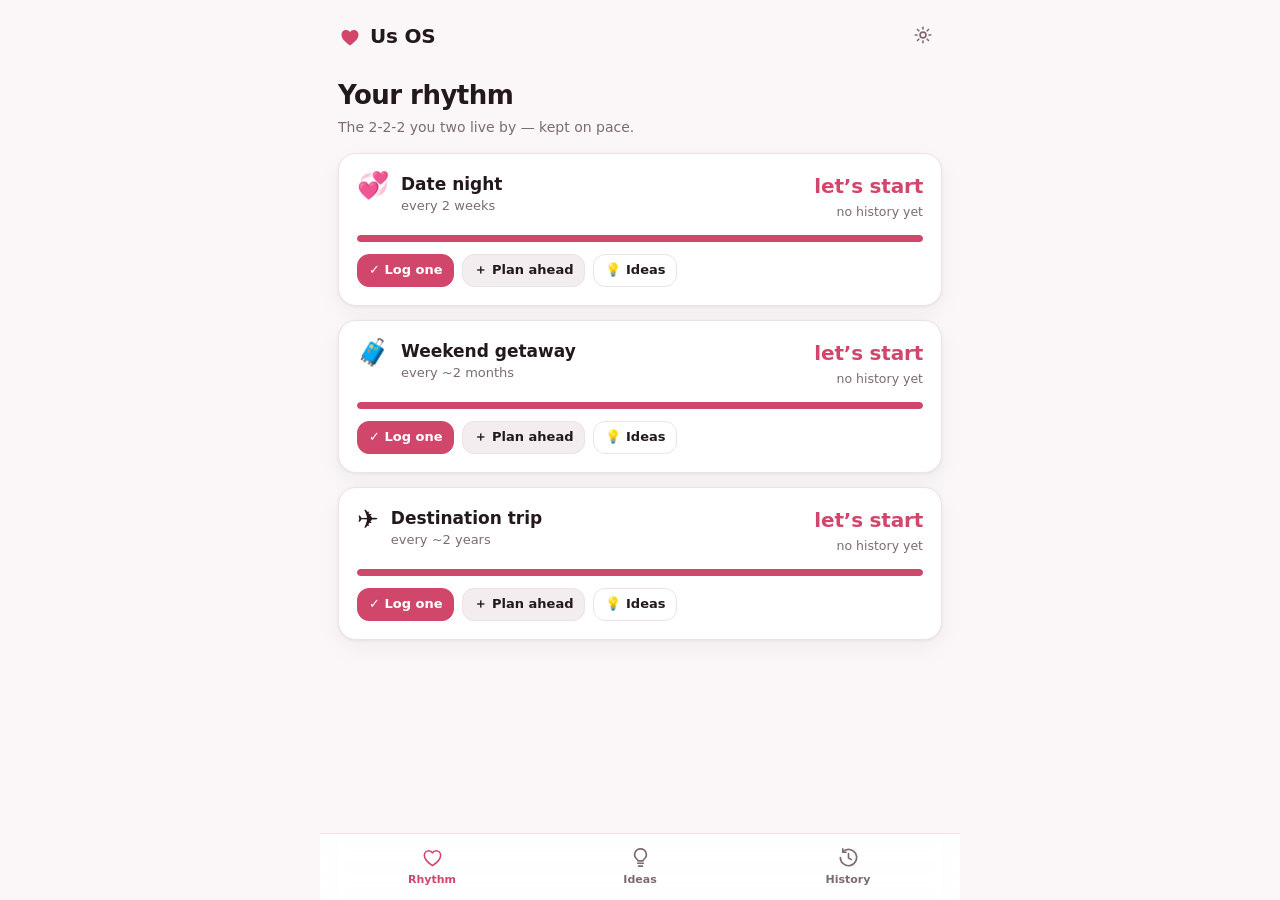
==== index.html @ 89c289d6 "Us OS v2: the 2-2-2 app — rhythm tracker, ideas, history, gist sync Chris & Kat's couples app: date " ====
<!DOCTYPE html>
<html lang="en" data-theme="light" data-accent="rose">
<head>
  <meta charset="UTF-8">
  <meta name="viewport" content="width=device-width, initial-scale=1, viewport-fit=cover">
  <meta name="theme-color" content="#fbf7f8">
  <title>Ortiz Us OS</title>
  <meta name="description" content="Chris & Kat's 2-2-2 app — date nights, getaways, and trips, kept on rhythm.">

  <link rel="manifest" href="./manifest.json">
  <link rel="icon" href="./icons/icon.svg" type="image/svg+xml">
  <link rel="apple-touch-icon" href="./icons/icon.svg">
  <link rel="stylesheet" href="./styles.css">
</head>
<body>
  <div class="app">
    <header class="topbar">
      <span class="wordmark">
        <svg class="mark" viewBox="0 0 24 24" aria-hidden="true"><path d="M12 20.5C7 17 3.5 13.8 3.5 9.8 3.5 7 5.6 5 8.2 5c1.7 0 3.1.9 3.8 2.2C12.7 5.9 14.1 5 15.8 5c2.6 0 4.7 2 4.7 4.8 0 4-3.5 7.2-8.5 10.7z"/></svg>
        Us&nbsp;OS
      </span>
      <button id="settings-btn" class="icon-btn" aria-label="Settings" title="Settings">
        <svg viewBox="0 0 24 24"><circle cx="12" cy="12" r="3.2"/><path d="M12 3.5v2M12 18.5v2M3.5 12h2M18.5 12h2M6 6l1.4 1.4M16.6 16.6 18 18M18 6l-1.4 1.4M7.4 16.6 6 18"/></svg>
      </button>
    </header>

    <main id="view"></main>

    <nav class="tabbar">
      <button class="tab active" data-tab="rhythm"><svg viewBox="0 0 24 24"><path d="M12 20.5C7 17 3.5 13.8 3.5 9.8 3.5 7 5.6 5 8.2 5c1.7 0 3.1.9 3.8 2.2C12.7 5.9 14.1 5 15.8 5c2.6 0 4.7 2 4.7 4.8 0 4-3.5 7.2-8.5 10.7z"/></svg><span>Rhythm</span></button>
      <button class="tab" data-tab="ideas"><svg viewBox="0 0 24 24"><path d="M9 18h6M10 21h4M12 3a6 6 0 0 1 3.5 10.9c-.6.5-.9 1-1 1.6H9.5c-.1-.6-.4-1.1-1-1.6A6 6 0 0 1 12 3z"/></svg><span>Ideas</span></button>
      <button class="tab" data-tab="history"><svg viewBox="0 0 24 24"><path d="M3.5 12a8.5 8.5 0 1 0 2.5-6"/><path d="M6 3v3.5H9.5"/><path d="M12 8v4.5l3 1.7"/></svg><span>History</span></button>
    </nav>
  </div>
  <script type="module" src="./app.js"></script>
</body>
</html>
---- styles.css ----
/* Us OS — warm, clean, a touch romantic. Light + dark, one accent (rose). */
* { box-sizing: border-box; }
:root {
  --bg: #fbf7f8; --surface: #ffffff; --surface-2: #f4edef;
  --text: #23191c; --text-2: #7d6b71; --line: #ece3e6;
  --accent: #d1476b; --accent-soft: #fbe6ec; --accent-ink: #a3204a;
  --good: #2e9e6b; --good-soft: #e3f5ec; --warn: #c98a12; --warn-soft: #fbf0d8;
  --shadow: 0 1px 3px rgba(40,20,28,0.06), 0 8px 24px rgba(40,20,28,0.05);
  --radius: 18px;
}
:root[data-theme="dark"] {
  --bg: #171013; --surface: #201519; --surface-2: #2b1d22;
  --text: #f3e9ec; --text-2: #b39aa2; --line: #33232a;
  --accent: #f2789a; --accent-soft: #3a1e28; --accent-ink: #f7a6bd;
  --good: #57c48d; --good-soft: #17322550; --warn: #e0b25a; --warn-soft: #3a2e1550;
  --shadow: 0 1px 3px rgba(0,0,0,0.3), 0 10px 30px rgba(0,0,0,0.35);
}
@media (prefers-color-scheme: dark) {
  :root:not([data-theme="light"]) {
    --bg: #171013; --surface: #201519; --surface-2: #2b1d22;
    --text: #f3e9ec; --text-2: #b39aa2; --line: #33232a;
    --accent: #f2789a; --accent-soft: #3a1e28; --accent-ink: #f7a6bd;
    --good: #57c48d; --good-soft: #17322550; --warn: #e0b25a; --warn-soft: #3a2e1550;
    --shadow: 0 1px 3px rgba(0,0,0,0.3), 0 10px 30px rgba(0,0,0,0.35);
  }
}

html, body { margin: 0; padding: 0; }
body {
  background: var(--bg); color: var(--text);
  font-family: -apple-system, BlinkMacSystemFont, "Segoe UI", system-ui, sans-serif;
  -webkit-font-smoothing: antialiased; line-height: 1.45;
}
.app { max-width: 640px; margin: 0 auto; min-height: 100vh; display: flex; flex-direction: column; }

/* topbar */
.topbar { display: flex; align-items: center; justify-content: space-between; padding: 16px 18px 6px; }
.wordmark { display: inline-flex; align-items: center; gap: 8px; font-weight: 800; font-size: 20px; letter-spacing: -0.01em; }
.wordmark .mark { width: 24px; height: 24px; fill: var(--accent); }
.icon-btn { background: none; border: 0; color: var(--text-2); padding: 8px; border-radius: 12px; cursor: pointer; }
.icon-btn svg { width: 22px; height: 22px; fill: none; stroke: currentColor; stroke-width: 1.8; stroke-linecap: round; stroke-linejoin: round; }
.icon-btn:hover { color: var(--accent); background: var(--surface-2); }

main { flex: 1; padding: 8px 18px 96px; }

/* headings */
h1 { font-size: 26px; margin: 6px 0 2px; letter-spacing: -0.02em; }
.sub { color: var(--text-2); font-size: 14px; margin: 0 0 16px; }
h2 { font-size: 15px; text-transform: uppercase; letter-spacing: 0.06em; color: var(--text-2); margin: 22px 0 10px; }

/* cadence cards */
.card { background: var(--surface); border: 1px solid var(--line); border-radius: var(--radius); box-shadow: var(--shadow); padding: 18px; margin-bottom: 14px; }
.card-top { display: flex; align-items: flex-start; gap: 12px; }
.card-emoji { font-size: 26px; line-height: 1; }
.card-title { font-weight: 700; font-size: 17px; }
.card-cadence { color: var(--text-2); font-size: 13px; }
.card-right { margin-left: auto; text-align: right; }
.countdown { font-weight: 800; font-size: 20px; letter-spacing: -0.01em; }
.countdown.due { color: var(--accent); }
.countdown.ok { color: var(--good); }
.card-meta { color: var(--text-2); font-size: 12.5px; margin-top: 2px; }
.bar { height: 7px; border-radius: 999px; background: var(--surface-2); margin: 14px 0 12px; overflow: hidden; }
.bar > span { display: block; height: 100%; border-radius: 999px; background: var(--accent); transition: width .3s; }
.bar.over > span { background: var(--warn); }
.card-actions { display: flex; gap: 8px; flex-wrap: wrap; }

/* buttons */
.btn { font: inherit; font-weight: 600; font-size: 14px; border-radius: 12px; padding: 9px 14px; border: 1px solid var(--line); background: var(--surface-2); color: var(--text); cursor: pointer; }
.btn:hover { border-color: var(--accent); }
.btn-primary { background: var(--accent); color: #fff; border-color: var(--accent); }
.btn-primary:hover { filter: brightness(1.05); }
.btn-ghost { background: none; }
.btn-sm { padding: 6px 11px; font-size: 13px; }
.btn-danger { color: #fff; background: #c23b52; border-color: #c23b52; }
.btn:disabled { opacity: .5; cursor: default; }

/* pills / chips */
.chip { display: inline-flex; align-items: center; gap: 5px; font-size: 12px; font-weight: 600; padding: 3px 10px; border-radius: 999px; background: var(--surface-2); color: var(--text-2); }
.chip.love { background: var(--accent-soft); color: var(--accent-ink); }

/* segmented filter */
.seg { display: inline-flex; background: var(--surface-2); border-radius: 12px; padding: 3px; gap: 3px; margin-bottom: 14px; flex-wrap: wrap; }
.seg button { border: 0; background: none; font: inherit; font-weight: 600; font-size: 13px; color: var(--text-2); padding: 7px 12px; border-radius: 9px; cursor: pointer; }
.seg button.active { background: var(--surface); color: var(--text); box-shadow: var(--shadow); }

/* idea + history rows */
.row { display: flex; align-items: center; gap: 10px; background: var(--surface); border: 1px solid var(--line); border-radius: 14px; padding: 12px 14px; margin-bottom: 8px; box-shadow: var(--shadow); }
.row .r-emoji { font-size: 18px; }
.row .r-main { flex: 1; min-width: 0; }
.row .r-title { font-weight: 600; }
.row .r-meta { color: var(--text-2); font-size: 12.5px; }
.row .r-actions { display: flex; gap: 6px; }
.row.done .r-title { text-decoration: line-through; color: var(--text-2); }

/* add box */
.addbox { display: flex; gap: 8px; margin-bottom: 16px; }
.input { font: inherit; width: 100%; padding: 11px 13px; border-radius: 12px; border: 1px solid var(--line); background: var(--surface); color: var(--text); }
.input:focus { outline: none; border-color: var(--accent); }
textarea.input { resize: vertical; min-height: 60px; }
.field-label { display: block; font-size: 12px; font-weight: 700; text-transform: uppercase; letter-spacing: 0.05em; color: var(--text-2); margin: 12px 0 5px; }

.empty { text-align: center; color: var(--text-2); padding: 34px 16px; }
.muted { color: var(--text-2); }
.small { font-size: 13px; }
.center { text-align: center; }

/* tabbar */
.tabbar { position: sticky; bottom: 0; display: flex; background: color-mix(in srgb, var(--surface) 88%, transparent); backdrop-filter: blur(12px); border-top: 1px solid var(--line); padding: 6px 8px calc(6px + env(safe-area-inset-bottom)); }
.tab { flex: 1; display: flex; flex-direction: column; align-items: center; gap: 3px; background: none; border: 0; color: var(--text-2); font: inherit; font-size: 11px; font-weight: 600; padding: 6px 0; cursor: pointer; }
.tab svg { width: 23px; height: 23px; fill: none; stroke: currentColor; stroke-width: 1.7; stroke-linecap: round; stroke-linejoin: round; }
.tab.active { color: var(--accent); }

/* modal */
.scrim { position: fixed; inset: 0; background: rgba(20,10,14,0.4); display: flex; align-items: flex-end; justify-content: center; z-index: 40; }
.sheet { background: var(--surface); width: 100%; max-width: 640px; border-radius: 22px 22px 0 0; padding: 20px 18px calc(20px + env(safe-area-inset-bottom)); box-shadow: var(--shadow); max-height: 88vh; overflow: auto; }
.sheet h3 { margin: 0 0 12px; font-size: 19px; }
.sheet-actions { display: flex; gap: 8px; margin-top: 18px; }
.sheet-actions .btn { flex: 1; }
.rating { display: inline-flex; gap: 4px; }
.rating button { background: none; border: 0; font-size: 24px; cursor: pointer; filter: grayscale(1) opacity(.4); padding: 0; }
.rating button.on { filter: none; }

.toast { position: fixed; left: 50%; bottom: 92px; transform: translateX(-50%); background: var(--text); color: var(--bg); padding: 10px 16px; border-radius: 999px; font-size: 14px; font-weight: 600; z-index: 60; box-shadow: var(--shadow); }

.spinner { width: 20px; height: 20px; border: 2.5px solid var(--surface-2); border-top-color: var(--accent); border-radius: 50%; animation: spin 0.7s linear infinite; display: inline-block; vertical-align: middle; }
@keyframes spin { to { transform: rotate(360deg); } }
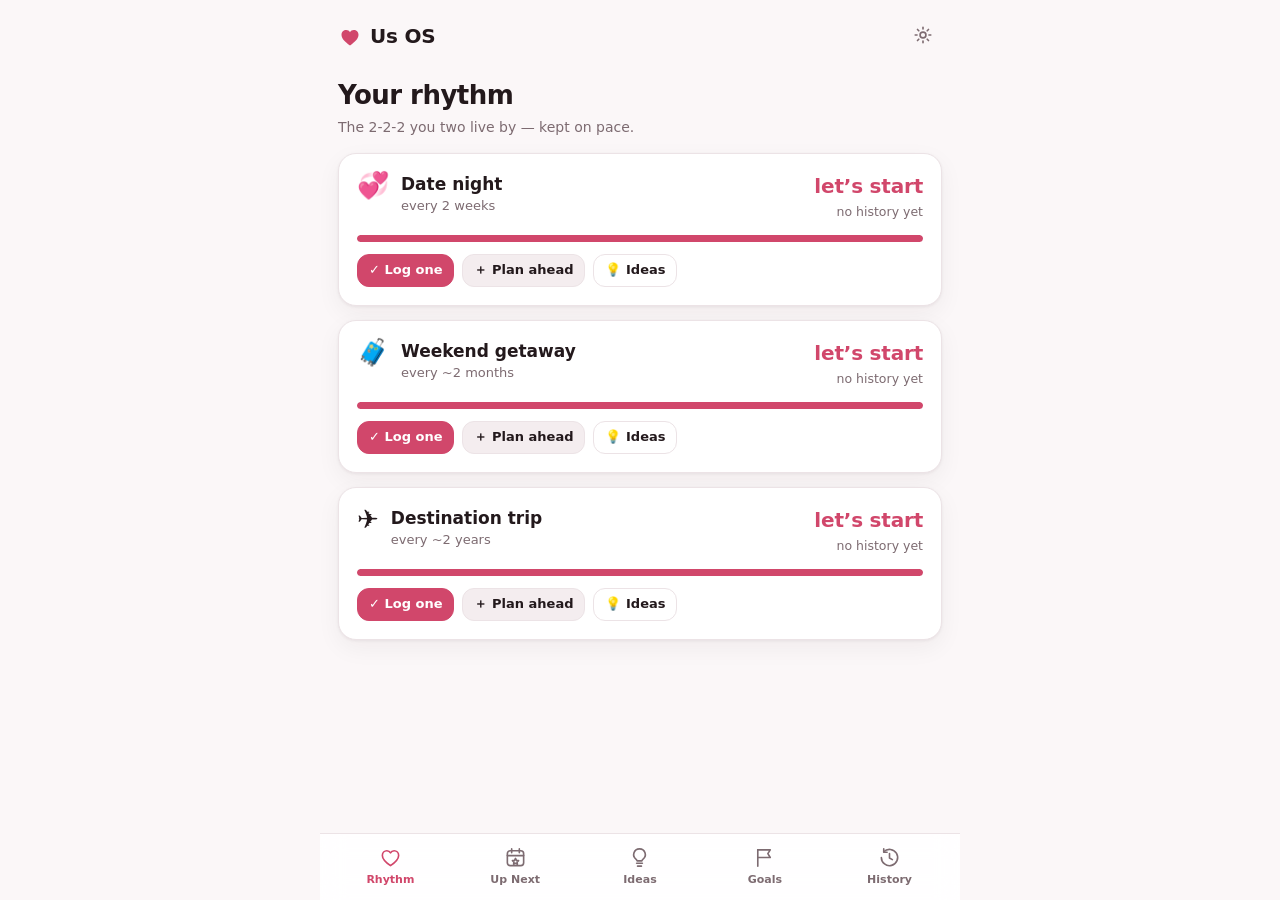
==== commit 4c0ee2b1: "Add Up Next + Couple's Goals tabs, 5-heart ratings, private filter, docs - Up Next tab: planned entr" ====
--- a/index.html
+++ b/index.html
@@ -28,7 +28,9 @@
 
     <nav class="tabbar">
       <button class="tab active" data-tab="rhythm"><svg viewBox="0 0 24 24"><path d="M12 20.5C7 17 3.5 13.8 3.5 9.8 3.5 7 5.6 5 8.2 5c1.7 0 3.1.9 3.8 2.2C12.7 5.9 14.1 5 15.8 5c2.6 0 4.7 2 4.7 4.8 0 4-3.5 7.2-8.5 10.7z"/></svg><span>Rhythm</span></button>
+      <button class="tab" data-tab="upnext"><svg viewBox="0 0 24 24"><rect x="3.5" y="5" width="17" height="15.5" rx="3"/><path d="M8 3v4M16 3v4M3.5 10h17"/><path d="M12 13l1 2 2.2.3-1.6 1.5.4 2.2-2-1-2 1 .4-2.2-1.6-1.5L11 15z"/></svg><span>Up Next</span></button>
       <button class="tab" data-tab="ideas"><svg viewBox="0 0 24 24"><path d="M9 18h6M10 21h4M12 3a6 6 0 0 1 3.5 10.9c-.6.5-.9 1-1 1.6H9.5c-.1-.6-.4-1.1-1-1.6A6 6 0 0 1 12 3z"/></svg><span>Ideas</span></button>
+      <button class="tab" data-tab="goals"><svg viewBox="0 0 24 24"><path d="M5 21V4"/><path d="M5 4h13l-2.5 4L18 12H5"/></svg><span>Goals</span></button>
       <button class="tab" data-tab="history"><svg viewBox="0 0 24 24"><path d="M3.5 12a8.5 8.5 0 1 0 2.5-6"/><path d="M6 3v3.5H9.5"/><path d="M12 8v4.5l3 1.7"/></svg><span>History</span></button>
     </nav>
   </div>
--- a/styles.css
+++ b/styles.css
@@ -120,6 +120,14 @@
 .rating button { background: none; border: 0; font-size: 24px; cursor: pointer; filter: grayscale(1) opacity(.4); padding: 0; }
 .rating button.on { filter: none; }
 
+/* couple's goals — passes */
+.pass-head { display: flex; align-items: center; justify-content: space-between; font-weight: 700; font-size: 14px; margin: 16px 0 8px; }
+.tickets { display: grid; grid-template-columns: repeat(auto-fill, minmax(64px, 1fr)); gap: 8px; }
+.ticket { position: relative; display: flex; flex-direction: column; align-items: center; gap: 2px; font: inherit; padding: 10px 4px 8px; min-height: 44px; border-radius: 12px; border: 1.5px dashed var(--accent); background: var(--accent-soft); color: var(--accent-ink); cursor: pointer; }
+.ticket .t-emoji { font-size: 20px; line-height: 1; }
+.ticket .t-n { font-size: 12px; font-weight: 800; }
+.ticket.used { border-style: solid; border-color: var(--line); background: var(--surface-2); color: var(--text-2); filter: grayscale(1) opacity(.65); }
+
 .toast { position: fixed; left: 50%; bottom: 92px; transform: translateX(-50%); background: var(--text); color: var(--bg); padding: 10px 16px; border-radius: 999px; font-size: 14px; font-weight: 600; z-index: 60; box-shadow: var(--shadow); }
 
 .spinner { width: 20px; height: 20px; border: 2.5px solid var(--surface-2); border-top-color: var(--accent); border-radius: 50%; animation: spin 0.7s linear infinite; display: inline-block; vertical-align: middle; }
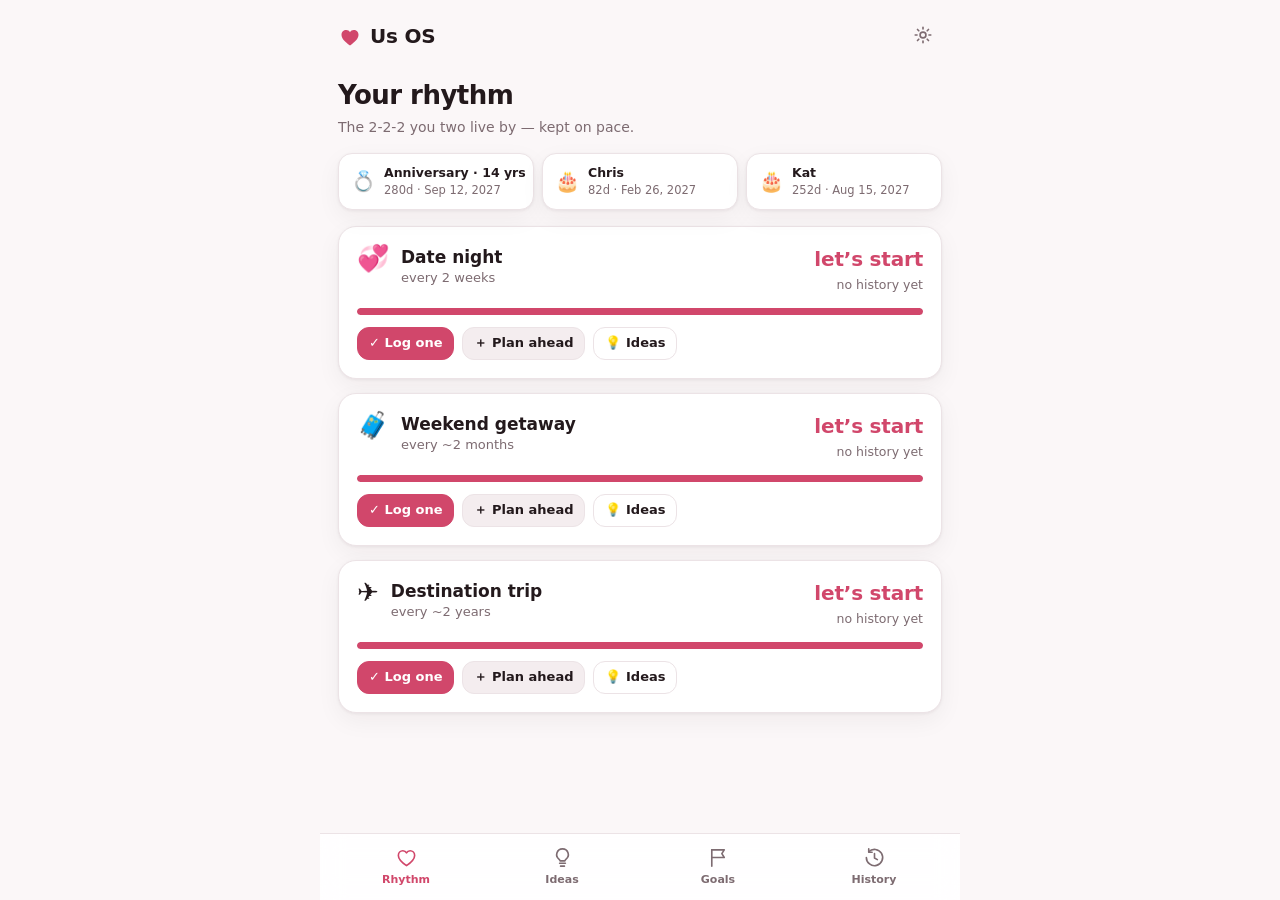
==== commit 7d7b32fb: "Merge Up Next into Rhythm; bingo easter egg, editing, memories, curated picks - Rhythm: special-date" ====
--- a/index.html
+++ b/index.html
@@ -28,7 +28,6 @@
 
     <nav class="tabbar">
       <button class="tab active" data-tab="rhythm"><svg viewBox="0 0 24 24"><path d="M12 20.5C7 17 3.5 13.8 3.5 9.8 3.5 7 5.6 5 8.2 5c1.7 0 3.1.9 3.8 2.2C12.7 5.9 14.1 5 15.8 5c2.6 0 4.7 2 4.7 4.8 0 4-3.5 7.2-8.5 10.7z"/></svg><span>Rhythm</span></button>
-      <button class="tab" data-tab="upnext"><svg viewBox="0 0 24 24"><rect x="3.5" y="5" width="17" height="15.5" rx="3"/><path d="M8 3v4M16 3v4M3.5 10h17"/><path d="M12 13l1 2 2.2.3-1.6 1.5.4 2.2-2-1-2 1 .4-2.2-1.6-1.5L11 15z"/></svg><span>Up Next</span></button>
       <button class="tab" data-tab="ideas"><svg viewBox="0 0 24 24"><path d="M9 18h6M10 21h4M12 3a6 6 0 0 1 3.5 10.9c-.6.5-.9 1-1 1.6H9.5c-.1-.6-.4-1.1-1-1.6A6 6 0 0 1 12 3z"/></svg><span>Ideas</span></button>
       <button class="tab" data-tab="goals"><svg viewBox="0 0 24 24"><path d="M5 21V4"/><path d="M5 4h13l-2.5 4L18 12H5"/></svg><span>Goals</span></button>
       <button class="tab" data-tab="history"><svg viewBox="0 0 24 24"><path d="M3.5 12a8.5 8.5 0 1 0 2.5-6"/><path d="M6 3v3.5H9.5"/><path d="M12 8v4.5l3 1.7"/></svg><span>History</span></button>
--- a/styles.css
+++ b/styles.css
@@ -120,6 +120,23 @@
 .rating button { background: none; border: 0; font-size: 24px; cursor: pointer; filter: grayscale(1) opacity(.4); padding: 0; }
 .rating button.on { filter: none; }
 
+/* special dates */
+.special { display: flex; gap: 8px; margin-bottom: 16px; }
+.special-chip { flex: 1; display: flex; align-items: center; gap: 8px; background: var(--surface); border: 1px solid var(--line); border-radius: 14px; padding: 10px 12px; box-shadow: var(--shadow); min-width: 0; }
+.special-chip .s-emoji { font-size: 20px; }
+.special-chip .s-label { font-weight: 700; font-size: 12.5px; white-space: nowrap; overflow: hidden; text-overflow: ellipsis; }
+.special-chip .s-count { color: var(--text-2); font-size: 11.5px; white-space: nowrap; }
+
+/* curated picks */
+.row.rec { cursor: pointer; }
+.row.rec:hover { border-color: var(--accent); }
+
+/* 💗 bingo */
+.bingo { display: grid; grid-template-columns: repeat(5, 1fr); gap: 6px; }
+.bcell { font: inherit; font-size: 10px; font-weight: 600; line-height: 1.25; padding: 6px 4px; min-height: 64px; border-radius: 10px; border: 1px solid var(--line); background: var(--surface); color: var(--text); cursor: pointer; word-break: break-word; }
+.bcell.done { background: var(--accent-soft); border-color: var(--accent); color: var(--accent-ink); text-decoration: line-through; }
+.bcell.win { background: var(--accent); border-color: var(--accent); color: #fff; text-decoration: none; }
+
 /* couple's goals — passes */
 .pass-head { display: flex; align-items: center; justify-content: space-between; font-weight: 700; font-size: 14px; margin: 16px 0 8px; }
 .tickets { display: grid; grid-template-columns: repeat(auto-fill, minmax(64px, 1fr)); gap: 8px; }
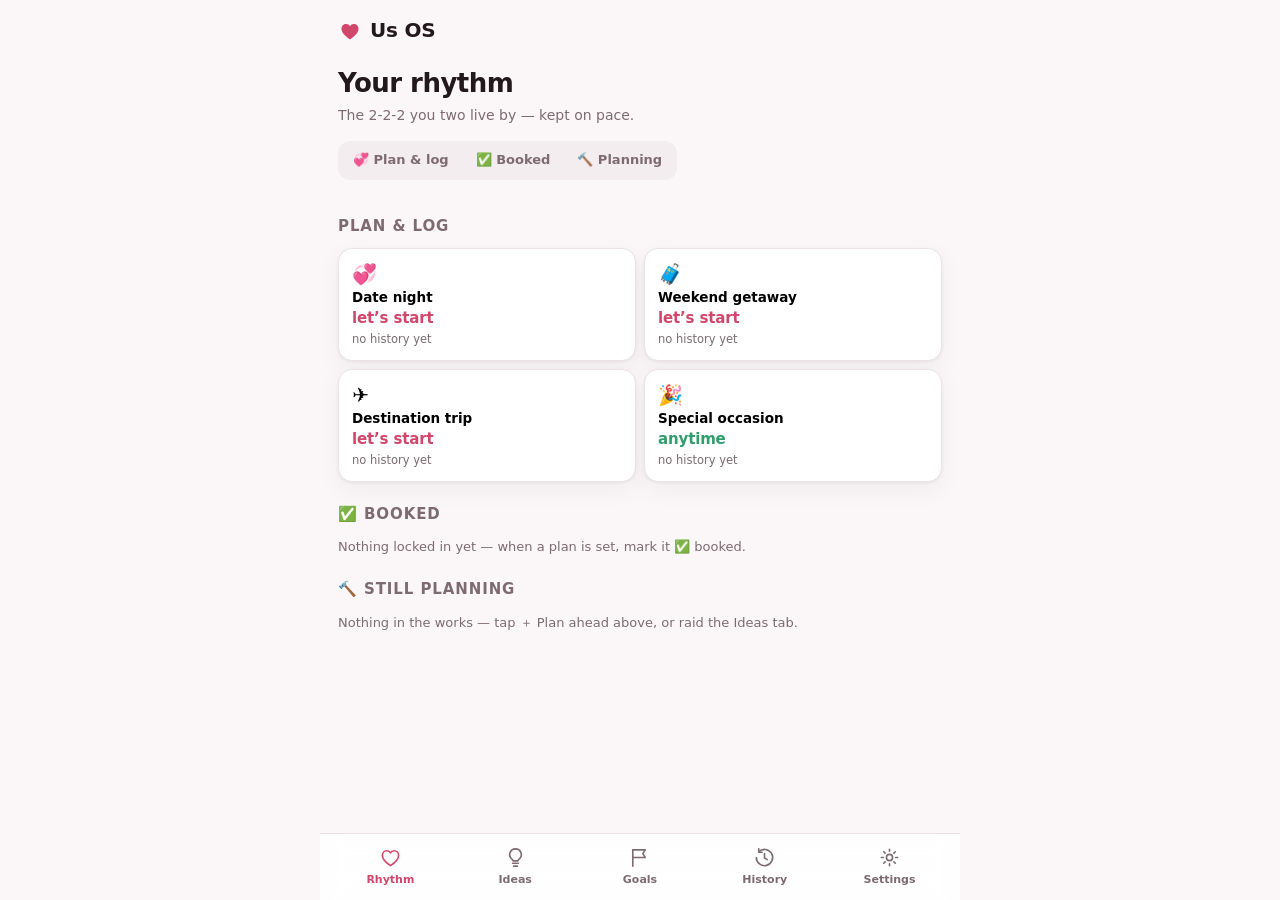
==== commit 73c6bc5b: "Settings tab, 🎁 private stashes on special dates, lookup links Settings moves from the top-right gea" ====
--- a/index.html
+++ b/index.html
@@ -19,9 +19,6 @@
         <svg class="mark" viewBox="0 0 24 24" aria-hidden="true"><path d="M12 20.5C7 17 3.5 13.8 3.5 9.8 3.5 7 5.6 5 8.2 5c1.7 0 3.1.9 3.8 2.2C12.7 5.9 14.1 5 15.8 5c2.6 0 4.7 2 4.7 4.8 0 4-3.5 7.2-8.5 10.7z"/></svg>
         Us&nbsp;OS
       </span>
-      <button id="settings-btn" class="icon-btn" aria-label="Settings" title="Settings">
-        <svg viewBox="0 0 24 24"><circle cx="12" cy="12" r="3.2"/><path d="M12 3.5v2M12 18.5v2M3.5 12h2M18.5 12h2M6 6l1.4 1.4M16.6 16.6 18 18M18 6l-1.4 1.4M7.4 16.6 6 18"/></svg>
-      </button>
     </header>
 
     <main id="view"></main>
@@ -31,6 +28,7 @@
       <button class="tab" data-tab="ideas"><svg viewBox="0 0 24 24"><path d="M9 18h6M10 21h4M12 3a6 6 0 0 1 3.5 10.9c-.6.5-.9 1-1 1.6H9.5c-.1-.6-.4-1.1-1-1.6A6 6 0 0 1 12 3z"/></svg><span>Ideas</span></button>
       <button class="tab" data-tab="goals"><svg viewBox="0 0 24 24"><path d="M5 21V4"/><path d="M5 4h13l-2.5 4L18 12H5"/></svg><span>Goals</span></button>
       <button class="tab" data-tab="history"><svg viewBox="0 0 24 24"><path d="M3.5 12a8.5 8.5 0 1 0 2.5-6"/><path d="M6 3v3.5H9.5"/><path d="M12 8v4.5l3 1.7"/></svg><span>History</span></button>
+      <button class="tab" data-tab="settings"><svg viewBox="0 0 24 24"><circle cx="12" cy="12" r="3.2"/><path d="M12 3.5v2M12 18.5v2M3.5 12h2M18.5 12h2M6 6l1.4 1.4M16.6 16.6 18 18M18 6l-1.4 1.4M7.4 16.6 6 18"/></svg><span>Settings</span></button>
     </nav>
   </div>
   <script type="module" src="./app.js"></script>
--- a/styles.css
+++ b/styles.css
@@ -5,6 +5,8 @@
   --text: #23191c; --text-2: #7d6b71; --line: #ece3e6;
   --accent: #d1476b; --accent-soft: #fbe6ec; --accent-ink: #a3204a;
   --good: #2e9e6b; --good-soft: #e3f5ec; --warn: #c98a12; --warn-soft: #fbf0d8;
+  --chris: #3f74c9; --chris-soft: #e8f0fc; --chris-ink: #24519b;
+  --kat: #8a54c0; --kat-soft: #f2e9fb; --kat-ink: #63299c;
   --shadow: 0 1px 3px rgba(40,20,28,0.06), 0 8px 24px rgba(40,20,28,0.05);
   --radius: 18px;
 }
@@ -13,6 +15,8 @@
   --text: #f3e9ec; --text-2: #b39aa2; --line: #33232a;
   --accent: #f2789a; --accent-soft: #3a1e28; --accent-ink: #f7a6bd;
   --good: #57c48d; --good-soft: #17322550; --warn: #e0b25a; --warn-soft: #3a2e1550;
+  --chris: #6fa0ea; --chris-soft: #17233d; --chris-ink: #a7c8f6;
+  --kat: #b98ce6; --kat-soft: #241536; --kat-ink: #cfa8f2;
   --shadow: 0 1px 3px rgba(0,0,0,0.3), 0 10px 30px rgba(0,0,0,0.35);
 }
 @media (prefers-color-scheme: dark) {
@@ -21,6 +25,8 @@
     --text: #f3e9ec; --text-2: #b39aa2; --line: #33232a;
     --accent: #f2789a; --accent-soft: #3a1e28; --accent-ink: #f7a6bd;
     --good: #57c48d; --good-soft: #17322550; --warn: #e0b25a; --warn-soft: #3a2e1550;
+    --chris: #6fa0ea; --chris-soft: #17233d; --chris-ink: #a7c8f6;
+    --kat: #b98ce6; --kat-soft: #241536; --kat-ink: #cfa8f2;
     --shadow: 0 1px 3px rgba(0,0,0,0.3), 0 10px 30px rgba(0,0,0,0.35);
   }
 }
@@ -59,9 +65,6 @@
 .countdown.due { color: var(--accent); }
 .countdown.ok { color: var(--good); }
 .card-meta { color: var(--text-2); font-size: 12.5px; margin-top: 2px; }
-.bar { height: 7px; border-radius: 999px; background: var(--surface-2); margin: 14px 0 12px; overflow: hidden; }
-.bar > span { display: block; height: 100%; border-radius: 999px; background: var(--accent); transition: width .3s; }
-.bar.over > span { background: var(--warn); }
 .card-actions { display: flex; gap: 8px; flex-wrap: wrap; }
 
 /* buttons */
@@ -73,6 +76,7 @@
 .btn-sm { padding: 6px 11px; font-size: 13px; }
 .btn-danger { color: #fff; background: #c23b52; border-color: #c23b52; }
 .btn:disabled { opacity: .5; cursor: default; }
+a.btn { text-decoration: none; display: inline-flex; align-items: center; }
 
 /* pills / chips */
 .chip { display: inline-flex; align-items: center; gap: 5px; font-size: 12px; font-weight: 600; padding: 3px 10px; border-radius: 999px; background: var(--surface-2); color: var(--text-2); }
@@ -83,6 +87,17 @@
 .seg button { border: 0; background: none; font: inherit; font-weight: 600; font-size: 13px; color: var(--text-2); padding: 7px 12px; border-radius: 9px; cursor: pointer; }
 .seg button.active { background: var(--surface); color: var(--text); box-shadow: var(--shadow); }
 
+/* rhythm status boxes */
+.statgrid { display: grid; grid-template-columns: repeat(2, 1fr); gap: 8px; margin-bottom: 6px; }
+.stat { font: inherit; text-align: left; display: flex; flex-direction: column; gap: 1px; background: var(--surface); border: 1px solid var(--line); border-radius: 14px; padding: 12px 13px; box-shadow: var(--shadow); cursor: pointer; min-width: 0; }
+.stat:hover { border-color: var(--accent); }
+.stat .s-emoji { font-size: 20px; line-height: 1.3; }
+.stat .s-name { font-weight: 700; font-size: 13.5px; }
+.stat .s-status { font-weight: 800; font-size: 15px; letter-spacing: -0.01em; }
+.stat .s-status.due { color: var(--accent); }
+.stat .s-status.ok { color: var(--good); }
+.stat .s-meta { color: var(--text-2); font-size: 11.5px; overflow: hidden; text-overflow: ellipsis; white-space: nowrap; }
+
 /* idea + history rows */
 .row { display: flex; align-items: center; gap: 10px; background: var(--surface); border: 1px solid var(--line); border-radius: 14px; padding: 12px 14px; margin-bottom: 8px; box-shadow: var(--shadow); }
 .row .r-emoji { font-size: 18px; }
@@ -91,6 +106,15 @@
 .row .r-meta { color: var(--text-2); font-size: 12.5px; }
 .row .r-actions { display: flex; gap: 6px; }
 .row.done .r-title { text-decoration: line-through; color: var(--text-2); }
+/* history rows: pills wrap to their own bottom line so titles keep full width */
+.row.hrow { flex-wrap: wrap; }
+.hrow .r-bottom { width: 100%; padding-left: 28px; }
+
+/* tappable event cards */
+.next-card.clickable { cursor: pointer; }
+.next-card.clickable:hover { border-color: var(--accent); }
+
+.linklike { background: none; border: 0; padding: 0; font: inherit; font-size: 13.5px; font-weight: 600; color: var(--accent-ink); text-decoration: underline; cursor: pointer; }
 
 /* add box */
 .addbox { display: flex; gap: 8px; margin-bottom: 16px; }
@@ -98,6 +122,12 @@
 .input:focus { outline: none; border-color: var(--accent); }
 textarea.input { resize: vertical; min-height: 60px; }
 .field-label { display: block; font-size: 12px; font-weight: 700; text-transform: uppercase; letter-spacing: 0.05em; color: var(--text-2); margin: 12px 0 5px; }
+/* per-field surprise lock */
+.field-label.lockrow { display: flex; align-items: center; justify-content: space-between; }
+.lockmini { border: 0; background: none; font-size: 15px; line-height: 1; padding: 2px 4px; border-radius: 8px; cursor: pointer; filter: grayscale(1) opacity(.5); }
+.lockmini.on { filter: none; background: var(--accent-soft); }
+.locked-note { color: var(--accent-ink); background: var(--accent-soft); border-style: dashed; border-color: var(--accent); font-weight: 600; }
+.btn-danger-text { color: #c23b52; }
 
 .empty { text-align: center; color: var(--text-2); padding: 34px 16px; }
 .muted { color: var(--text-2); }
@@ -120,13 +150,6 @@
 .rating button { background: none; border: 0; font-size: 24px; cursor: pointer; filter: grayscale(1) opacity(.4); padding: 0; }
 .rating button.on { filter: none; }
 
-/* special dates */
-.special { display: flex; gap: 8px; margin-bottom: 16px; }
-.special-chip { flex: 1; display: flex; align-items: center; gap: 8px; background: var(--surface); border: 1px solid var(--line); border-radius: 14px; padding: 10px 12px; box-shadow: var(--shadow); min-width: 0; }
-.special-chip .s-emoji { font-size: 20px; }
-.special-chip .s-label { font-weight: 700; font-size: 12.5px; white-space: nowrap; overflow: hidden; text-overflow: ellipsis; }
-.special-chip .s-count { color: var(--text-2); font-size: 11.5px; white-space: nowrap; }
-
 /* curated picks */
 .row.rec { cursor: pointer; }
 .row.rec:hover { border-color: var(--accent); }
@@ -144,6 +167,20 @@
 .ticket .t-emoji { font-size: 20px; line-height: 1; }
 .ticket .t-n { font-size: 12px; font-weight: 800; }
 .ticket.used { border-style: solid; border-color: var(--line); background: var(--surface-2); color: var(--text-2); filter: grayscale(1) opacity(.65); }
+.tickets.coupons { grid-template-columns: repeat(2, 1fr); }
+.ticket .t-label { font-size: 11.5px; font-weight: 600; line-height: 1.3; }
+.ticket.used .t-label { text-decoration: line-through; }
+
+/* 💌 love coupons — received keepsakes + the coupon card (send + reveal sheets) */
+.ticket.recv { border-style: solid; }
+.ticket.recv .t-date { font-size: 10.5px; font-weight: 600; opacity: .75; }
+/* Received coupons carry the sender's colour so the shelf reads at a glance. */
+.ticket.from-chris, .coupon-card.from-chris { border-color: var(--chris); background: var(--chris-soft); color: var(--chris-ink); }
+.ticket.from-kat, .coupon-card.from-kat { border-color: var(--kat); background: var(--kat-soft); color: var(--kat-ink); }
+.coupon-card { border: 1.5px dashed var(--accent); background: var(--accent-soft); color: var(--accent-ink); border-radius: 14px; padding: 16px 14px; text-align: center; margin: 10px 0; }
+.coupon-card .c-emoji { font-size: 30px; line-height: 1; }
+.coupon-card .c-text { font-weight: 700; font-size: 16px; line-height: 1.35; margin-top: 6px; }
+.coupon-card .c-note { font-size: 13px; font-style: italic; margin-top: 6px; opacity: .85; }
 
 .toast { position: fixed; left: 50%; bottom: 92px; transform: translateX(-50%); background: var(--text); color: var(--bg); padding: 10px 16px; border-radius: 999px; font-size: 14px; font-weight: 600; z-index: 60; box-shadow: var(--shadow); }
 
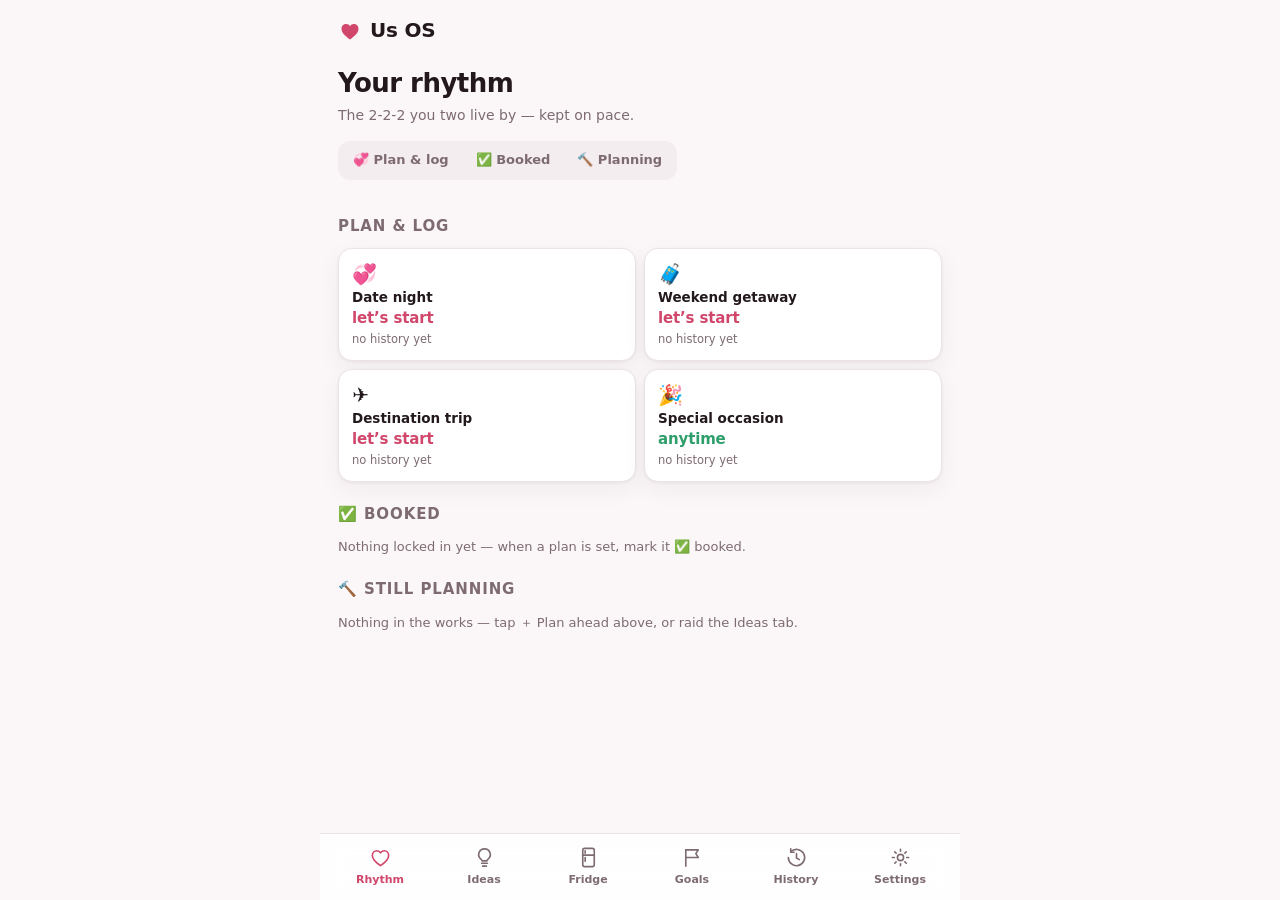
==== commit 83c36f6a: "Add the 🧲 Fridge tab — question keepsakes, post-it notes, souvenir magnets A sixth tab: one skeuomor" ====
--- a/index.html
+++ b/index.html
@@ -26,6 +26,7 @@
     <nav class="tabbar">
       <button class="tab active" data-tab="rhythm"><svg viewBox="0 0 24 24"><path d="M12 20.5C7 17 3.5 13.8 3.5 9.8 3.5 7 5.6 5 8.2 5c1.7 0 3.1.9 3.8 2.2C12.7 5.9 14.1 5 15.8 5c2.6 0 4.7 2 4.7 4.8 0 4-3.5 7.2-8.5 10.7z"/></svg><span>Rhythm</span></button>
       <button class="tab" data-tab="ideas"><svg viewBox="0 0 24 24"><path d="M9 18h6M10 21h4M12 3a6 6 0 0 1 3.5 10.9c-.6.5-.9 1-1 1.6H9.5c-.1-.6-.4-1.1-1-1.6A6 6 0 0 1 12 3z"/></svg><span>Ideas</span></button>
+      <button class="tab" data-tab="fridge"><svg viewBox="0 0 24 24"><rect x="6" y="2.5" width="12" height="19" rx="2"/><path d="M6 9.5h12M8.5 5v2.5M8.5 12v4"/></svg><span>Fridge</span></button>
       <button class="tab" data-tab="goals"><svg viewBox="0 0 24 24"><path d="M5 21V4"/><path d="M5 4h13l-2.5 4L18 12H5"/></svg><span>Goals</span></button>
       <button class="tab" data-tab="history"><svg viewBox="0 0 24 24"><path d="M3.5 12a8.5 8.5 0 1 0 2.5-6"/><path d="M6 3v3.5H9.5"/><path d="M12 8v4.5l3 1.7"/></svg><span>History</span></button>
       <button class="tab" data-tab="settings"><svg viewBox="0 0 24 24"><circle cx="12" cy="12" r="3.2"/><path d="M12 3.5v2M12 18.5v2M3.5 12h2M18.5 12h2M6 6l1.4 1.4M16.6 16.6 18 18M18 6l-1.4 1.4M7.4 16.6 6 18"/></svg><span>Settings</span></button>
--- a/styles.css
+++ b/styles.css
@@ -68,6 +68,10 @@
 .card-actions { display: flex; gap: 8px; flex-wrap: wrap; }
 
 /* buttons */
+/* Bare <button>s (tiles, hearts) otherwise fall back to the UA's black text,
+   which vanishes on dark cards — inherit the theme colour by default; the
+   coloured buttons below still set their own. */
+button { color: inherit; }
 .btn { font: inherit; font-weight: 600; font-size: 14px; border-radius: 12px; padding: 9px 14px; border: 1px solid var(--line); background: var(--surface-2); color: var(--text); cursor: pointer; }
 .btn:hover { border-color: var(--accent); }
 .btn-primary { background: var(--accent); color: #fff; border-color: var(--accent); }
@@ -93,9 +97,11 @@
 .stat:hover { border-color: var(--accent); }
 .stat .s-emoji { font-size: 20px; line-height: 1.3; }
 .stat .s-name { font-weight: 700; font-size: 13.5px; }
+.stat .s-statusrow { display: flex; align-items: baseline; justify-content: space-between; gap: 6px; }
 .stat .s-status { font-weight: 800; font-size: 15px; letter-spacing: -0.01em; }
 .stat .s-status.due { color: var(--accent); }
 .stat .s-status.ok { color: var(--good); }
+.stat .s-count { color: var(--good); font-weight: 800; font-size: 21px; line-height: 1; letter-spacing: -0.01em; white-space: nowrap; }
 .stat .s-meta { color: var(--text-2); font-size: 11.5px; overflow: hidden; text-overflow: ellipsis; white-space: nowrap; }
 
 /* idea + history rows */
@@ -126,8 +132,14 @@
 .field-label.lockrow { display: flex; align-items: center; justify-content: space-between; }
 .lockmini { border: 0; background: none; font-size: 15px; line-height: 1; padding: 2px 4px; border-radius: 8px; cursor: pointer; filter: grayscale(1) opacity(.5); }
 .lockmini.on { filter: none; background: var(--accent-soft); }
+.lockmark { font-size: 10px; font-weight: 700; color: var(--accent-ink); text-transform: none; letter-spacing: 0; }
+.input.locked { border-style: dashed; border-color: var(--accent); background: var(--accent-soft); }
 .locked-note { color: var(--accent-ink); background: var(--accent-soft); border-style: dashed; border-color: var(--accent); font-weight: 600; }
 .btn-danger-text { color: #c23b52; }
+/* full-width toggles inside the event sheet */
+.statustoggle, .privtoggle { width: 100%; text-align: left; }
+.statustoggle:not(.booked), .privtoggle.on { background: var(--accent-soft); border-color: var(--accent); color: var(--accent-ink); }
+.statustoggle.booked { background: var(--good-soft); border-color: var(--good); color: var(--good); }
 
 .empty { text-align: center; color: var(--text-2); padding: 34px 16px; }
 .muted { color: var(--text-2); }
@@ -147,7 +159,7 @@
 .sheet-actions { display: flex; gap: 8px; margin-top: 18px; }
 .sheet-actions .btn { flex: 1; }
 .rating { display: inline-flex; gap: 4px; }
-.rating button { background: none; border: 0; font-size: 24px; cursor: pointer; filter: grayscale(1) opacity(.4); padding: 0; }
+.rating button { background: none; border: 0; font-size: 24px; cursor: pointer; color: var(--accent); filter: grayscale(1) opacity(.4); padding: 0; }
 .rating button.on { filter: none; }
 
 /* curated picks */
@@ -159,6 +171,202 @@
 .bcell { font: inherit; font-size: 10px; font-weight: 600; line-height: 1.25; padding: 6px 4px; min-height: 64px; border-radius: 10px; border: 1px solid var(--line); background: var(--surface); color: var(--text); cursor: pointer; word-break: break-word; }
 .bcell.done { background: var(--accent-soft); border-color: var(--accent); color: var(--accent-ink); text-decoration: line-through; }
 .bcell.win { background: var(--accent); border-color: var(--accent); color: #fff; text-decoration: none; }
+
+/* 🧳 packing checklist */
+.packlist { display: flex; flex-direction: column; gap: 6px; }
+.packitem { font: inherit; font-size: 13.5px; font-weight: 600; text-align: left; padding: 8px 12px; border-radius: 12px; border: 1px solid var(--line); background: var(--surface-2); color: var(--text); cursor: pointer; }
+.packitem.done { background: var(--good-soft); border-color: var(--good); color: var(--good); text-decoration: line-through; }
+
+/* 🧲 the fridge tab */
+:root {
+  --steel-a: #eff0f3; --steel-b: #d7dade; --steel-edge: #c3c7cc; --steel-in: #f5f0e8;
+  --paper-c: #d6e6fb; --paper-c-fold: #bcd4f2; --paper-c-ink: #1d3a63;
+  --paper-k: #ffe9f0; --paper-k-fold: #f4cfdc; --paper-k-ink: #4d2434;
+  --hand: 'Noteworthy', 'Marker Felt', 'Segoe Print', 'Bradley Hand', 'Comic Sans MS', cursive;
+}
+[data-theme="dark"] {
+  --steel-a: #454a51; --steel-b: #34383e; --steel-edge: #23262b; --steel-in: #4a4238;
+  --paper-c: #c3d9f5; --paper-c-fold: #a8c3e6; --paper-k: #f7d8e2; --paper-k-fold: #e6bccb;
+}
+@media (prefers-color-scheme: dark) {
+  :root:not([data-theme="light"]) {
+    --steel-a: #454a51; --steel-b: #34383e; --steel-edge: #23262b; --steel-in: #4a4238;
+    --paper-c: #c3d9f5; --paper-c-fold: #a8c3e6; --paper-k: #f7d8e2; --paper-k-fold: #e6bccb;
+  }
+}
+.fridge { position: relative; border-radius: 22px 22px 26px 26px;
+  background: linear-gradient(155deg, var(--steel-a), var(--steel-b));
+  border: 1px solid var(--steel-edge);
+  box-shadow: inset 0 1px 0 rgba(255,255,255,0.25), var(--shadow); }
+.freezer { position: relative; padding: 18px 20px 20px 34px; border-bottom: 3px solid var(--steel-edge); }
+.fdoor { position: relative; padding: 20px 20px 16px 34px; }
+.fhandle { position: absolute; left: 12px; width: 7px; border-radius: 999px;
+  background: linear-gradient(90deg, var(--steel-a), var(--steel-b));
+  border: 1px solid var(--steel-edge); box-shadow: 0 2px 5px rgba(40,20,28,0.18); cursor: pointer; }
+.fhandle.hf { top: 16px; height: 46px; }
+.fhandle.hd { top: 16px; height: 120px; }
+
+.qcard { position: relative; background: var(--surface); border-radius: 4px; padding: 14px 14px 12px;
+  transform: rotate(-1.3deg); box-shadow: 0 5px 12px rgba(40,20,28,0.16); }
+.qcard .tape { position: absolute; top: -9px; left: 50%; transform: translateX(-50%) rotate(2deg);
+  width: 78px; height: 18px; background: var(--accent-soft); opacity: 0.9; border-radius: 2px;
+  box-shadow: 0 1px 2px rgba(40,20,28,0.12); }
+.qcard .q-k { font-size: 10.5px; font-weight: 800; text-transform: uppercase; letter-spacing: 0.06em; color: var(--text-2); }
+.qcard .q-q { font-family: var(--hand); font-size: 16.5px; line-height: 1.4; margin: 4px 0 8px; }
+.q-ans { display: flex; align-items: baseline; gap: 7px; margin: 5px 0; }
+.q-ans .who { font-weight: 800; font-size: 11.5px; }
+.q-ans .who.chris { color: var(--chris-ink); } .q-ans .who.kat { color: var(--kat-ink); }
+.q-ans .a { font-family: var(--hand); font-size: 14.5px; line-height: 1.35; }
+.q-ans .a.pending { font-family: inherit; font-size: 12px; color: var(--text-2); font-style: italic; }
+.q-ans button { font: inherit; font-size: 11.5px; font-weight: 700; padding: 3px 10px; border-radius: 999px;
+  border: 1px dashed var(--accent); background: var(--accent-soft); color: var(--accent-ink); cursor: pointer; }
+.keepbtn { font: inherit; font-size: 12px; font-weight: 700; padding: 6px 12px; border-radius: 999px;
+  border: 1px solid var(--accent); background: var(--accent-soft); color: var(--accent-ink); cursor: pointer; margin-top: 6px; }
+.keepbtn.kept { background: var(--accent); color: #fff; }
+
+.fnotes { display: flex; flex-direction: column; gap: 20px; }
+.postit { position: relative; border-radius: 2px 2px 14px 2px; padding: 12px 14px 26px;
+  font-family: var(--hand); font-size: 15px; line-height: 1.45;
+  box-shadow: 0 6px 14px rgba(40,20,28,0.18), 0 1px 2px rgba(40,20,28,0.12); cursor: pointer; }
+.postit::before { content: ''; position: absolute; right: 0; bottom: 0; width: 16px; height: 16px;
+  clip-path: polygon(0 100%, 100% 0, 0 0); filter: brightness(0.97); }
+.postit.p-chris { background: var(--paper-c); color: var(--paper-c-ink); }
+.postit.p-chris::before { background: var(--paper-c-fold); }
+.postit.p-kat { background: var(--paper-k); color: var(--paper-k-ink); }
+.postit.p-kat::before { background: var(--paper-k-fold); }
+.postit .sig { position: absolute; right: 22px; bottom: 7px; font-weight: 700; font-size: 14px; }
+.postit.p-chris .sig { color: #24519b; }
+.postit.p-kat .sig { color: #63299c; }
+.postit .p-empty { font-style: italic; opacity: 0.65; }
+.ptools { position: absolute; left: 10px; bottom: 4px; display: flex; gap: 8px; align-items: center; }
+.ptools button { font-size: 12.5px; background: none; border: 0; cursor: pointer; opacity: 0.65; padding: 2px; }
+.pstatus { font-size: 10px; font-weight: 800; opacity: 0.65; white-space: nowrap; }
+.pmagnet { position: absolute; top: -10px; left: 50%; width: 20px; height: 20px; border-radius: 50%;
+  transform: translateX(-50%);
+  box-shadow: 0 2px 4px rgba(40,20,28,0.3), inset 0 -2px 3px rgba(0,0,0,0.18), inset 0 2px 3px rgba(255,255,255,0.5); }
+.pmagnet.c { background: radial-gradient(circle at 35% 30%, #7ba4e8, #3f74c9); }
+.pmagnet.k { background: radial-gradient(circle at 35% 30%, #c9a2ef, #8a54c0); }
+.tilt-l { transform: rotate(-2.2deg); } .tilt-r { transform: rotate(1.8deg); }
+.newchip { position: absolute; top: -9px; right: 10px; font-size: 10px; font-weight: 800; background: var(--accent); color: #fff; border-radius: 999px; padding: 2px 8px; transform: rotate(2deg); }
+.missnote { position: relative; margin-top: -6px; align-self: flex-start; font-size: 11.5px; font-weight: 700;
+  background: var(--paper-k); color: var(--paper-k-ink); border-radius: 2px; padding: 5px 10px;
+  transform: rotate(-1.5deg); box-shadow: 0 3px 8px rgba(40,20,28,0.18); cursor: pointer; }
+.missnote.from-chris { background: var(--paper-c); color: var(--paper-c-ink); }
+@keyframes wob1 { 25%{transform:rotate(-4.5deg) scale(1.03)} 60%{transform:rotate(-0.4deg)} }
+@keyframes wob2 { 25%{transform:rotate(4deg) scale(1.03)} 60%{transform:rotate(0deg)} }
+.tilt-l.wob { animation: wob1 .5s ease; } .tilt-r.wob { animation: wob2 .5s ease; }
+
+/* souvenir magnets — shapes only */
+.mags { display: flex; flex-wrap: wrap; gap: 16px 20px; align-items: flex-end; margin-top: 22px; padding-bottom: 4px; }
+.magwrap { display: inline-flex; cursor: pointer; background: none; border: 0; padding: 0; }
+.mshape { position: relative; filter: drop-shadow(0 3px 4px rgba(40,20,28,0.35)); }
+.m-mesa { width: 58px; height: 31px; background: linear-gradient(180deg, #d67a50, #a94f2c);
+  clip-path: polygon(0 100%, 0 62%, 8% 62%, 12% 34%, 30% 34%, 34% 62%, 46% 62%, 50% 12%, 68% 12%, 72% 48%, 86% 48%, 90% 70%, 100% 70%, 100% 100%); }
+.m-minecar { width: 44px; height: 32px; transform: rotate(-2deg);
+  background:
+    radial-gradient(circle 5px at 12px 26px, #7a7e85 0 30%, #3a3d42 31% 97%, transparent 98%),
+    radial-gradient(circle 5px at 32px 26px, #7a7e85 0 30%, #3a3d42 31% 97%, transparent 98%); }
+.m-minecar::before { content: ''; position: absolute; inset: 0 0 10px 0;
+  background: linear-gradient(160deg, #8a6248, #5f4130);
+  clip-path: polygon(6% 0, 94% 0, 82% 100%, 18% 100%); }
+.m-pine { width: 36px; height: 42px; background: linear-gradient(180deg, #4b8f63, #2c5d3f);
+  clip-path: polygon(50% 0, 78% 30%, 66% 30%, 92% 62%, 76% 62%, 100% 88%, 58% 88%, 58% 100%, 42% 100%, 42% 88%, 0 88%, 24% 62%, 8% 62%, 34% 30%, 22% 30%); }
+.m-enote { width: 38px; height: 42px; }
+.m-enote i { position: absolute; }
+.m-enote .nh { left: 3px; bottom: 1px; width: 18px; height: 13px; border-radius: 50%;
+  background: linear-gradient(160deg, #4a5a8f, #2c3760); transform: rotate(-18deg); }
+.m-enote .ns { left: 18px; bottom: 9px; width: 3.5px; height: 31px; border-radius: 2px;
+  background: linear-gradient(160deg, #4a5a8f, #2c3760); }
+.m-enote .nf { left: 21px; top: 0; width: 15px; height: 18px;
+  background: linear-gradient(160deg, #4a5a8f, #2c3760); clip-path: polygon(0 0, 100% 28%, 74% 100%, 0 46%); }
+.m-sunwave { width: 42px; height: 35px; overflow: hidden; border-radius: 6px 6px 8px 8px;
+  background: linear-gradient(180deg, #f7c95e 0 62%, #3f83b8 62% 100%); }
+.m-sunwave::before { content: ''; position: absolute; left: 12px; top: 5px; width: 17px; height: 17px; border-radius: 50%;
+  background: radial-gradient(circle at 40% 35%, #ffe9a8, #f0a02c); }
+.m-sunwave::after { content: ''; position: absolute; left: -4px; top: 56%; width: 120%; height: 8px;
+  background: radial-gradient(circle 6px at 6px 0, #eef6fb 98%, transparent) repeat-x; background-size: 12px 8px; opacity: 0.9; }
+.m-oval { min-width: 46px; height: 34px; border-radius: 50%; display: inline-flex; align-items: center; justify-content: center;
+  font-size: 15px; padding: 0 10px; }
+.m-ghost { padding: 5px 9px; font-size: 10.5px; font-weight: 800; color: var(--text-2); border-radius: 7px;
+  border: 2px dashed var(--text-2); opacity: 0.6; transform: rotate(2deg); }
+.mletters { display: inline-flex; gap: 4px; align-items: center; transform: rotate(-1.5deg); cursor: pointer; background: none; border: 0; padding: 0; }
+.ltr { width: 21px; height: 25px; border-radius: 5px; display: inline-flex; align-items: center; justify-content: center;
+  font-weight: 900; font-size: 13px; color: #fff; box-shadow: 0 2px 5px rgba(40,20,28,0.3), inset 0 1px 2px rgba(255,255,255,0.4); }
+.ltr.c { background: #3f74c9; transform: rotate(-5deg); }
+.ltr.h { background: var(--accent); transform: rotate(4deg); width: 19px; font-size: 11px; }
+.ltr.k { background: #8a54c0; transform: rotate(-2deg); }
+@keyframes magwob { 30% { transform: rotate(6deg) scale(1.08); } 65% { transform: rotate(-3deg); } }
+.magwrap.wobm .mshape, .mletters.wobm { animation: magwob .45s ease; }
+@media (prefers-reduced-motion: reduce) { .wob, .wobm .mshape, .mletters.wobm { animation: none !important; } }
+
+/* open fridge — no handles, just the inside */
+.fridge.open .fhandle, .fridge.open .fnotes, .fridge.open .mags, .fridge.open .qcard { display: none; }
+.fridge.open .freezer { padding: 26px 20px; }
+.fridge.open .freezer::after { content: 'the freezer hums quietly 🧊'; display: block; text-align: center;
+  font-size: 11.5px; color: var(--text-2); font-weight: 700; }
+.finterior { display: none; position: relative; border-radius: 4px;
+  background: linear-gradient(180deg, var(--steel-in), color-mix(in srgb, var(--steel-in) 88%, #000 12%));
+  border: 6px solid var(--steel-edge); border-left-width: 16px; padding: 4px 10px 10px; }
+.fridge.open .finterior { display: block; }
+.fshelf { border-bottom: 4px solid var(--steel-edge); padding: 12px 2px 6px; display: flex; gap: 14px; justify-content: space-around; align-items: flex-end; }
+.fshelf:last-of-type { border-bottom: 0; }
+.food { font-size: 30px; cursor: pointer; filter: drop-shadow(0 2px 3px rgba(40,20,28,0.3)); background: none; border: 0; padding: 2px; }
+.fclose { display: block; margin: 10px auto 2px; font: inherit; font-size: 12px; font-weight: 700; padding: 5px 14px;
+  border-radius: 999px; border: 1px solid var(--line); background: var(--surface); color: var(--text-2); cursor: pointer; }
+
+/* keepsake note shown big (from food / jars / missed) */
+.bignote { position: relative; border-radius: 2px 2px 14px 2px; padding: 16px 18px 30px; margin: 4px 0;
+  font-family: var(--hand); font-size: 17px; line-height: 1.5; box-shadow: 0 10px 30px rgba(40,20,28,0.3); }
+.bignote.p-chris { background: var(--paper-c); color: var(--paper-c-ink); }
+.bignote.p-kat { background: var(--paper-k); color: var(--paper-k-ink); }
+.bignote .sig { position: absolute; right: 24px; bottom: 9px; font-weight: 700; }
+.bignote.p-chris .sig { color: #24519b; } .bignote.p-kat .sig { color: #63299c; }
+.bignote .bd { position: absolute; left: 14px; bottom: 9px; font-size: 11px; font-weight: 700; opacity: 0.6; font-family: -apple-system, sans-serif; }
+
+/* history: vase + jars */
+.vasecard { background: var(--surface); border: 1px solid var(--line); border-radius: 16px; box-shadow: var(--shadow);
+  padding: 14px; display: flex; align-items: center; gap: 16px; cursor: pointer; margin-bottom: 12px; }
+.vasezone { position: relative; width: 104px; height: 124px; flex: none; }
+.rstem { position: absolute; bottom: 36px; left: 50%; width: 2.5px; border-radius: 2px;
+  background: linear-gradient(180deg, #4b8f63, #2c5d3f); transform-origin: bottom center; }
+.rose { position: absolute; top: -7px; left: 50%; transform: translateX(-50%); border-radius: 50%;
+  background: radial-gradient(circle at 42% 36%, #f2789a 0 28%, #d1476b 55%, #a3204a 100%);
+  box-shadow: inset 0 -2px 3px rgba(90,10,35,0.5), 0 1px 2px rgba(40,20,28,0.25); }
+.rvase { position: absolute; bottom: 0; left: 50%; transform: translateX(-50%); width: 70px; height: 58px;
+  background: linear-gradient(160deg, rgba(150,190,220,0.35), rgba(150,190,220,0.14));
+  border: 1.5px solid rgba(150,190,220,0.55); border-top: 0;
+  border-radius: 10px 10px 26px 26px / 6px 6px 30px 30px; }
+.vasetxt b { display: block; font-size: 14.5px; margin-bottom: 3px; }
+.vasetxt { font-size: 12.5px; color: var(--text-2); }
+.jarscard { background: var(--surface); border: 1px solid var(--line); border-radius: 16px; box-shadow: var(--shadow);
+  padding: 14px; margin-top: 14px; display: flex; justify-content: space-around; text-align: center; }
+.jarcol { cursor: pointer; background: none; border: 0; font: inherit; }
+.jarv { position: relative; width: 62px; height: 68px; margin: 8px auto 6px;
+  border: 1.5px solid rgba(150,190,220,0.55); border-radius: 6px 6px 16px 16px;
+  background: linear-gradient(160deg, rgba(150,190,220,0.22), rgba(150,190,220,0.08)); }
+.jarv::before { content: ''; position: absolute; top: -8px; left: 6px; right: 6px; height: 8px;
+  background: linear-gradient(180deg, var(--steel-a), var(--steel-b)); border: 1px solid var(--steel-edge); border-radius: 4px 4px 0 0; }
+.fnote { position: absolute; width: 18px; height: 14px; border-radius: 2px; box-shadow: 0 1px 2px rgba(40,20,28,0.25); }
+.fnote.c { background: var(--paper-c); } .fnote.k { background: var(--paper-k); }
+.jarcol .jn-n { font-size: 11.5px; color: var(--text-2); font-weight: 700; }
+.keep-row { background: var(--surface); border: 1px solid var(--line); border-radius: 13px; padding: 10px 12px; margin-bottom: 8px; box-shadow: var(--shadow); }
+.keep-row .kd { font-size: 11px; color: var(--text-2); font-weight: 700; }
+.keep-row .kq { font-family: var(--hand); font-size: 15px; margin: 2px 0 4px; }
+.keep-row .ka { font-size: 12.5px; color: var(--text-2); }
+.keep-row .ka b.c { color: var(--chris-ink); } .keep-row .ka b.k { color: var(--kat-ink); }
+
+/* beyond the card — yes/no/maybe, would-you-rather, 36 questions */
+.act { background: var(--surface); border: 1px solid var(--line); border-radius: 14px; padding: 11px 13px; margin-bottom: 8px; box-shadow: var(--shadow); }
+.act .a-q { font-weight: 600; font-size: 14px; line-height: 1.4; margin-bottom: 8px; }
+.opts { display: flex; gap: 6px; flex-wrap: wrap; align-items: center; }
+.opts button { font: inherit; font-size: 12.5px; font-weight: 600; padding: 6px 14px; border-radius: 999px; border: 1px solid var(--line); background: var(--surface-2); color: var(--text-2); cursor: pointer; }
+.opts button.on { background: var(--accent); border-color: var(--accent); color: #fff; }
+.opts.stack { flex-direction: column; align-items: stretch; }
+.opts.stack button { border-radius: 12px; text-align: left; padding: 9px 13px; font-size: 13.5px; line-height: 1.35; }
+.a-or { font-size: 11px; font-weight: 700; text-transform: uppercase; letter-spacing: 0.08em; color: var(--text-2); text-align: center; }
+.a-verdict { margin-top: 8px; font-size: 12.5px; font-weight: 600; color: var(--text-2); }
+.a-verdict.hit { color: var(--good); }
+.a-verdict.warm { color: var(--accent-ink); }
 
 /* couple's goals — passes */
 .pass-head { display: flex; align-items: center; justify-content: space-between; font-weight: 700; font-size: 14px; margin: 16px 0 8px; }
@@ -172,6 +380,7 @@
 .ticket.used .t-label { text-decoration: line-through; }
 
 /* 💌 love coupons — received keepsakes + the coupon card (send + reveal sheets) */
+.ticket.intro { border-style: solid; border-width: 2px; grid-column: 1 / -1; }
 .ticket.recv { border-style: solid; }
 .ticket.recv .t-date { font-size: 10.5px; font-weight: 600; opacity: .75; }
 /* Received coupons carry the sender's colour so the shelf reads at a glance. */
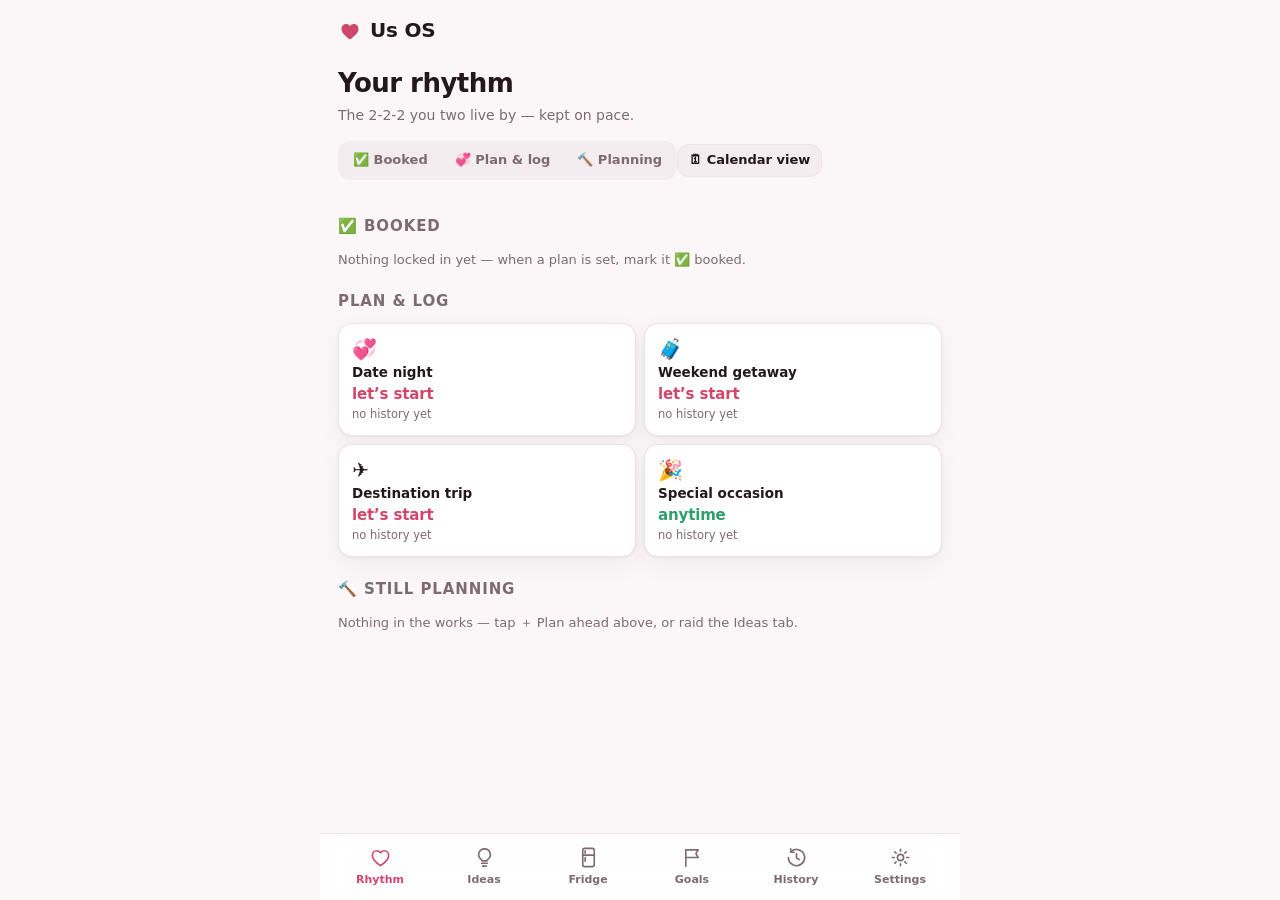
==== commit 89d2973a: "Add optional Google Drive copy (v61) Wires the shared ortiz-drive.js module into Us OS: off by defau" ====
--- a/index.html
+++ b/index.html
@@ -32,6 +32,7 @@
       <button class="tab" data-tab="settings"><svg viewBox="0 0 24 24"><circle cx="12" cy="12" r="3.2"/><path d="M12 3.5v2M12 18.5v2M3.5 12h2M18.5 12h2M6 6l1.4 1.4M16.6 16.6 18 18M18 6l-1.4 1.4M7.4 16.6 6 18"/></svg><span>Settings</span></button>
     </nav>
   </div>
+  <script src="./ortiz-drive.js"></script>
   <script type="module" src="./app.js"></script>
 </body>
 </html>
--- a/styles.css
+++ b/styles.css
@@ -1,4 +1,8 @@
 /* Us OS — warm, clean, a touch romantic. Light + dark, one accent (rose). */
+/* Embedded handwriting face (Patrick Hand, SIL OFL) as a data URI so the notes render as real handwriting on every phone — Android's generic
+   'cursive' falls back to a script font, which isn't the look. */
+@font-face { font-family: 'Patrick Hand'; font-style: normal; font-weight: 400; font-display: swap;
+  src: url([data-uri]) format('woff2'); }
 * { box-sizing: border-box; }
 :root {
   --bg: #fbf7f8; --surface: #ffffff; --surface-2: #f4edef;
@@ -80,16 +84,37 @@
 .btn-sm { padding: 6px 11px; font-size: 13px; }
 .btn-danger { color: #fff; background: #c23b52; border-color: #c23b52; }
 .btn:disabled { opacity: .5; cursor: default; }
+.ortiz-drive .ortiz-drive-btn, .drive-bar { display: block; width: 100%; min-height: 48px; margin: 8px 0; text-align: center; }
+.ortiz-drive .field-label { margin-top: 16px; }
 a.btn { text-decoration: none; display: inline-flex; align-items: center; }
 
 /* pills / chips */
 .chip { display: inline-flex; align-items: center; gap: 5px; font-size: 12px; font-weight: 600; padding: 3px 10px; border-radius: 999px; background: var(--surface-2); color: var(--text-2); }
 .chip.love { background: var(--accent-soft); color: var(--accent-ink); }
+/* asking for something, not reporting a state — reads as an open loop */
+.chip.ask { background: var(--accent); color: #fff; }
 
 /* segmented filter */
 .seg { display: inline-flex; background: var(--surface-2); border-radius: 12px; padding: 3px; gap: 3px; margin-bottom: 14px; flex-wrap: wrap; }
 .seg button { border: 0; background: none; font: inherit; font-weight: 600; font-size: 13px; color: var(--text-2); padding: 7px 12px; border-radius: 9px; cursor: pointer; }
 .seg button.active { background: var(--surface); color: var(--text); box-shadow: var(--shadow); }
+
+/* calendar */
+.calnav { display: flex; align-items: center; justify-content: space-between; margin-bottom: 6px; }
+.calnav-label { font-weight: 800; font-size: 15px; display: flex; align-items: center; gap: 8px; }
+.calgrid { display: grid; grid-template-columns: repeat(7, 1fr); gap: 3px; }
+.calwd { text-align: center; font-size: 11px; font-weight: 700; color: var(--text-2); padding: 4px 0; }
+.calday { font: inherit; aspect-ratio: 1; border: 1px solid var(--line); border-radius: 10px; background: var(--surface);
+  display: flex; flex-direction: column; align-items: center; justify-content: center; gap: 2px; padding: 2px; color: var(--text); min-width: 0; }
+.calday.empty { border-color: transparent; background: none; }
+.calday.has { cursor: pointer; border-color: var(--accent); }
+.calday.has:active { background: var(--accent-soft); }
+.calday.today .calnum { color: var(--accent-ink); font-weight: 800; text-decoration: underline; }
+.calday.holdonly { border-style: dashed; }
+.calmark-hold { opacity: 0.55; }
+.calnum { font-size: 13px; }
+.calmarks { display: flex; gap: 1px; font-size: 10px; line-height: 1; }
+.calmore { font-size: 9px; color: var(--text-2); }
 
 /* rhythm status boxes */
 .statgrid { display: grid; grid-template-columns: repeat(2, 1fr); gap: 8px; margin-bottom: 6px; }
@@ -117,7 +142,7 @@
 .hrow .r-bottom { width: 100%; padding-left: 28px; }
 
 /* tappable event cards */
-.next-card.clickable { cursor: pointer; }
+.next-card.clickable, .r-main.clickable { cursor: pointer; }
 .next-card.clickable:hover { border-color: var(--accent); }
 
 .linklike { background: none; border: 0; padding: 0; font: inherit; font-size: 13.5px; font-weight: 600; color: var(--accent-ink); text-decoration: underline; cursor: pointer; }
@@ -157,10 +182,31 @@
 .sheet { background: var(--surface); width: 100%; max-width: 640px; border-radius: 22px 22px 0 0; padding: 20px 18px calc(20px + env(safe-area-inset-bottom)); box-shadow: var(--shadow); max-height: 88vh; overflow: auto; }
 .sheet h3 { margin: 0 0 12px; font-size: 19px; }
 .sheet-actions { display: flex; gap: 8px; margin-top: 18px; }
-.sheet-actions .btn { flex: 1; }
-.rating { display: inline-flex; gap: 4px; }
-.rating button { background: none; border: 0; font-size: 24px; cursor: pointer; color: var(--accent); filter: grayscale(1) opacity(.4); padding: 0; }
+/* 48px: Android/Material's minimum touch target, which also clears iOS's 44.
+   Sheet buttons are where the real decisions get made, so they lead. */
+.sheet-actions .btn { flex: 1; min-height: 48px; }
+.sheet-actions .btn.btn-sm { flex: 0 0 auto; min-width: 48px; }
+.rating { display: inline-flex; gap: 2px; }
+/* 48px each: this is the tap the app actively asks for, so it can't be a
+   24px glyph with no padding around it. */
+.rating button { background: none; border: 0; font-size: 24px; cursor: pointer; color: var(--accent);
+  filter: grayscale(1) opacity(.4); padding: 0; min-width: 48px; height: 48px; }
 .rating button.on { filter: none; }
+
+/* 🧭 idea finder — one question per screen, one tap per answer */
+.wiz-dots { display: flex; gap: 6px; margin-bottom: 12px; }
+.wiz-dots i { width: 8px; height: 8px; border-radius: 50%; background: var(--line); }
+.wiz-dots i.on { background: var(--accent); }
+.wiz-q { font-weight: 700; font-size: 18px; margin: 0 0 12px; }
+.wiz-opts { display: grid; grid-template-columns: 1fr 1fr; gap: 8px; }
+/* 56px: taller than the 48px floor on purpose — these are the whole screen. */
+.wiz-opts button { font: inherit; font-weight: 600; font-size: 14px; line-height: 1.3; text-align: left; min-height: 56px; padding: 10px 12px; border-radius: 14px; border: 1px solid var(--line); background: var(--surface-2); color: var(--text); cursor: pointer; }
+.wiz-opts button small { display: block; font-weight: 500; font-size: 12px; color: var(--text-2); margin-top: 2px; }
+.wiz-opts button.on { border-color: var(--accent); background: var(--accent-soft); }
+.wiz-sum { display: flex; flex-wrap: wrap; gap: 6px; margin-bottom: 4px; }
+.wiz-sum button { font: inherit; font-weight: 600; font-size: 12.5px; min-height: 48px; padding: 6px 12px; border-radius: 999px; border: 1px solid var(--line); background: var(--accent-soft); color: var(--accent-ink); cursor: pointer; }
+/* Result rows live in a sheet: the tap the finder asks for is Plan, so 48px. */
+.wiz-res .r-actions .btn { min-height: 48px; min-width: 48px; }
 
 /* curated picks */
 .row.rec { cursor: pointer; }
@@ -182,7 +228,7 @@
   --steel-a: #eff0f3; --steel-b: #d7dade; --steel-edge: #c3c7cc; --steel-in: #f5f0e8;
   --paper-c: #d6e6fb; --paper-c-fold: #bcd4f2; --paper-c-ink: #1d3a63;
   --paper-k: #ffe9f0; --paper-k-fold: #f4cfdc; --paper-k-ink: #4d2434;
-  --hand: 'Noteworthy', 'Marker Felt', 'Segoe Print', 'Bradley Hand', 'Comic Sans MS', cursive;
+  --hand: 'Patrick Hand', 'Bradley Hand', 'Noteworthy', 'Segoe Print', 'Comic Sans MS', cursive;
 }
 [data-theme="dark"] {
   --steel-a: #454a51; --steel-b: #34383e; --steel-edge: #23262b; --steel-in: #4a4238;
@@ -194,52 +240,91 @@
     --paper-c: #c3d9f5; --paper-c-fold: #a8c3e6; --paper-k: #f7d8e2; --paper-k-fold: #e6bccb;
   }
 }
-.fridge { position: relative; border-radius: 22px 22px 26px 26px;
+.fridge { position: relative; border-radius: 26px 26px 30px 30px;
   background: linear-gradient(155deg, var(--steel-a), var(--steel-b));
   border: 1px solid var(--steel-edge);
   box-shadow: inset 0 1px 0 rgba(255,255,255,0.25), var(--shadow); }
-.freezer { position: relative; padding: 18px 20px 20px 34px; border-bottom: 3px solid var(--steel-edge); }
-.fdoor { position: relative; padding: 20px 20px 16px 34px; }
-.fhandle { position: absolute; left: 12px; width: 7px; border-radius: 999px;
+/* classic fridge proportions — freezer ~1/3 on top, fridge ~2/3 below. The
+   door is a flex column so its notes sit up top and magnets settle at the
+   bottom, filling the tall compartment. */
+.freezer { position: relative; padding: 24px 22px 26px 42px; border-bottom: 3px solid var(--steel-edge); min-height: 200px; }
+/* min-height gives the sparse door its ~2/3 look; as souvenir magnets pile up
+   they wrap into more rows and the door grows past it — the fridge elongates to
+   keep every magnet on its face. */
+.fdoor { position: relative; padding: 24px 22px 28px 42px; min-height: 500px;
+  display: flex; flex-direction: column; justify-content: space-between; }
+.fhandle { position: absolute; left: 14px; width: 9px; border-radius: 999px;
   background: linear-gradient(90deg, var(--steel-a), var(--steel-b));
   border: 1px solid var(--steel-edge); box-shadow: 0 2px 5px rgba(40,20,28,0.18); cursor: pointer; }
-.fhandle.hf { top: 16px; height: 46px; }
-.fhandle.hd { top: 16px; height: 120px; }
-
-.qcard { position: relative; background: var(--surface); border-radius: 4px; padding: 14px 14px 12px;
+/* A drawn handle is 9px of chrome — nowhere near a thumb. This invisible
+   collar widens the hit area to 44px without touching the look, which
+   matters most when the handle is open (opacity 0) and you're aiming at a
+   strip you can't see. It sits in the left padding gutter, over nothing. */
+.fhandle::before { content: ''; position: absolute; top: -12px; bottom: -12px; left: -19px; right: -20px; }
+.fhandle.hf { top: 18px; height: 60px; }
+.fhandle.hd { top: 18px; height: 150px; }
+
+.qcard { position: relative; background: var(--surface); border-radius: 5px; padding: 16px 16px 14px;
   transform: rotate(-1.3deg); box-shadow: 0 5px 12px rgba(40,20,28,0.16); }
 .qcard .tape { position: absolute; top: -9px; left: 50%; transform: translateX(-50%) rotate(2deg);
-  width: 78px; height: 18px; background: var(--accent-soft); opacity: 0.9; border-radius: 2px;
+  width: 84px; height: 19px; background: var(--accent-soft); opacity: 0.9; border-radius: 2px;
   box-shadow: 0 1px 2px rgba(40,20,28,0.12); }
+.qcard .qshare { position: absolute; top: 0; right: 0; width: 48px; height: 48px;
+  display: flex; align-items: center; justify-content: center;
+  border: 0; background: none; cursor: pointer; color: var(--text-2); opacity: 0.75; }
+.qcard .qshare svg { width: 15px; height: 15px; fill: none; stroke: currentColor;
+  stroke-width: 1.8; stroke-linecap: round; stroke-linejoin: round; }
 .qcard .q-k { font-size: 10.5px; font-weight: 800; text-transform: uppercase; letter-spacing: 0.06em; color: var(--text-2); }
-.qcard .q-q { font-family: var(--hand); font-size: 16.5px; line-height: 1.4; margin: 4px 0 8px; }
-.q-ans { display: flex; align-items: baseline; gap: 7px; margin: 5px 0; }
+.qcard .q-q { font-family: var(--hand); font-size: 19px; line-height: 1.4; margin: 5px 0 7px; }
+.q-ans { display: flex; align-items: baseline; gap: 7px; margin: 4px 0; }
 .q-ans .who { font-weight: 800; font-size: 11.5px; }
 .q-ans .who.chris { color: var(--chris-ink); } .q-ans .who.kat { color: var(--kat-ink); }
-.q-ans .a { font-family: var(--hand); font-size: 14.5px; line-height: 1.35; }
+.q-ans .a { font-family: var(--hand); font-size: 16px; line-height: 1.35; }
 .q-ans .a.pending { font-family: inherit; font-size: 12px; color: var(--text-2); font-style: italic; }
-.q-ans button { font: inherit; font-size: 11.5px; font-weight: 700; padding: 3px 10px; border-radius: 999px;
+.q-ans .a-edit { background: none; border: none; padding: 0; margin: 0; color: inherit; text-align: left; cursor: pointer; }
+.q-ans .a-pencil { font-size: 12px; color: var(--text-2); }
+.q-ans button { font: inherit; font-size: 11.5px; font-weight: 700; padding: 4px 11px; border-radius: 999px;
   border: 1px dashed var(--accent); background: var(--accent-soft); color: var(--accent-ink); cursor: pointer; }
-.keepbtn { font: inherit; font-size: 12px; font-weight: 700; padding: 6px 12px; border-radius: 999px;
-  border: 1px solid var(--accent); background: var(--accent-soft); color: var(--accent-ink); cursor: pointer; margin-top: 6px; }
-.keepbtn.kept { background: var(--accent); color: #fff; }
-
-.fnotes { display: flex; flex-direction: column; gap: 20px; }
-.postit { position: relative; border-radius: 2px 2px 14px 2px; padding: 12px 14px 26px;
-  font-family: var(--hand); font-size: 15px; line-height: 1.45;
-  box-shadow: 0 6px 14px rgba(40,20,28,0.18), 0 1px 2px rgba(40,20,28,0.12); cursor: pointer; }
-.postit::before { content: ''; position: absolute; right: 0; bottom: 0; width: 16px; height: 16px;
+.qfoot { display: flex; justify-content: flex-end; margin: 0 -6px -10px 0; }
+.qheart { width: 48px; height: 48px; padding: 0; display: flex; align-items: center; justify-content: center;
+  border: 0; background: none; cursor: pointer; color: var(--text-2); }
+.qheart svg { width: 21px; height: 21px; fill: none; stroke: currentColor; stroke-width: 1.7;
+  stroke-linejoin: round; opacity: 0.65; }
+.qheart.on { color: var(--accent); }
+.qheart.on svg { fill: var(--accent); opacity: 1; }
+.qheart.pop svg { animation: heartpop 0.34s ease; }
+@keyframes heartpop { 0% { transform: scale(1); } 40% { transform: scale(1.35); } 100% { transform: scale(1); } }
+
+.fnotes { display: flex; flex-direction: column; gap: 22px; }
+/* real-Post-it shape: square-ish, not a thin bar. Text sits up top, signature
+   in the corner, blank note-space between. Chris's leans left, Kat's right,
+   slightly off-centre like notes actually slapped on a door. */
+.postit { position: relative; width: min(230px, 78%); min-height: 190px; border-radius: 2px 2px 16px 2px;
+  padding: 16px 16px 30px; font-family: var(--hand); font-size: 18px; line-height: 1.45;
+  box-shadow: 0 7px 16px rgba(40,20,28,0.2), 0 1px 2px rgba(40,20,28,0.12); cursor: pointer; }
+.postit.p-chris { align-self: flex-start; }
+.postit.p-kat { align-self: flex-end; }
+.postit::before { content: ''; position: absolute; right: 0; bottom: 0; width: 18px; height: 18px;
   clip-path: polygon(0 100%, 100% 0, 0 0); filter: brightness(0.97); }
 .postit.p-chris { background: var(--paper-c); color: var(--paper-c-ink); }
 .postit.p-chris::before { background: var(--paper-c-fold); }
 .postit.p-kat { background: var(--paper-k); color: var(--paper-k-ink); }
 .postit.p-kat::before { background: var(--paper-k-fold); }
-.postit .sig { position: absolute; right: 22px; bottom: 7px; font-weight: 700; font-size: 14px; }
+/* right: clear of the fold's 48px tap zone below, so the corner can be
+   thumb-sized without stealing taps aimed at the signature. */
+.postit .sig { position: absolute; right: 52px; bottom: 8px; font-weight: 700; font-size: 14px; }
 .postit.p-chris .sig { color: #24519b; }
 .postit.p-kat .sig { color: #63299c; }
 .postit .p-empty { font-style: italic; opacity: 0.65; }
-.ptools { position: absolute; left: 10px; bottom: 4px; display: flex; gap: 8px; align-items: center; }
-.ptools button { font-size: 12.5px; background: none; border: 0; cursor: pointer; opacity: 0.65; padding: 2px; }
+/* invisible tap zone over the folded corner (see app.js postit()) — no
+   background, no icon. It sends a nudge, so it's sized for a thumb rather
+   than matching the 18px triangle it sits on; the signature moves left to
+   stay clear of it, and the note's bottom padding keeps it off the text. */
+.pcorner { position: absolute; right: 0; bottom: 0; width: 48px; height: 48px;
+  background: none; border: 0; padding: 0; cursor: pointer; }
+.nudgeline { font-family: var(--hand); font-size: 18px; line-height: 1.4; padding: 14px 16px;
+  border-radius: 12px; background: var(--accent-soft); color: var(--accent-ink); }
+.ptools { position: absolute; left: 10px; bottom: 8px; display: flex; gap: 8px; align-items: center; }
 .pstatus { font-size: 10px; font-weight: 800; opacity: 0.65; white-space: nowrap; }
 .pmagnet { position: absolute; top: -10px; left: 50%; width: 20px; height: 20px; border-radius: 50%;
   transform: translateX(-50%);
@@ -289,7 +374,8 @@
   font-size: 15px; padding: 0 10px; }
 .m-ghost { padding: 5px 9px; font-size: 10.5px; font-weight: 800; color: var(--text-2); border-radius: 7px;
   border: 2px dashed var(--text-2); opacity: 0.6; transform: rotate(2deg); }
-.mletters { display: inline-flex; gap: 4px; align-items: center; transform: rotate(-1.5deg); cursor: pointer; background: none; border: 0; padding: 0; }
+.mletters { display: inline-flex; gap: 4px; align-items: center; transform: rotate(-1.5deg); cursor: pointer; background: none; border: 0;
+  padding: 11px 0; }  /* padding, not size: keeps the letters' look, clears 48px for a thumb */
 .ltr { width: 21px; height: 25px; border-radius: 5px; display: inline-flex; align-items: center; justify-content: center;
   font-weight: 900; font-size: 13px; color: #fff; box-shadow: 0 2px 5px rgba(40,20,28,0.3), inset 0 1px 2px rgba(255,255,255,0.4); }
 .ltr.c { background: #3f74c9; transform: rotate(-5deg); }
@@ -299,27 +385,44 @@
 .magwrap.wobm .mshape, .mletters.wobm { animation: magwob .45s ease; }
 @media (prefers-reduced-motion: reduce) { .wob, .wobm .mshape, .mletters.wobm { animation: none !important; } }
 
-/* open fridge — no handles, just the inside */
-.fridge.open .fhandle, .fridge.open .fnotes, .fridge.open .mags, .fridge.open .qcard { display: none; }
-.fridge.open .freezer { padding: 26px 20px; }
-.fridge.open .freezer::after { content: 'the freezer hums quietly 🧊'; display: block; text-align: center;
-  font-size: 11.5px; color: var(--text-2); font-weight: 700; }
-.finterior { display: none; position: relative; border-radius: 4px;
-  background: linear-gradient(180deg, var(--steel-in), color-mix(in srgb, var(--steel-in) 88%, #000 12%));
-  border: 6px solid var(--steel-edge); border-left-width: 16px; padding: 4px 10px 10px; }
-.fridge.open .finterior { display: block; }
-.fshelf { border-bottom: 4px solid var(--steel-edge); padding: 12px 2px 6px; display: flex; gap: 14px; justify-content: space-around; align-items: flex-end; }
+/* open compartments — the fridge and freezer each open on their own; the
+   opened door's handle + contents hide, its lit interior shows. Interiors
+   carry min-heights close to their shut selves so the fridge keeps its size. */
+/* opacity, not display:none — the handle stays exactly where it was and
+   still catches a tap to close (same spot you tapped to open), it just
+   isn't drawn. It sits in the door/freezer's left padding gutter, which the
+   interior panel never extends into, so nothing else is under the tap. */
+.fridge.door-open .fdoor .fhandle { opacity: 0; }
+.fridge.door-open .fnotes, .fridge.door-open .mags { display: none; }
+.fridge.freezer-open .freezer .fhandle { opacity: 0; }
+.fridge.freezer-open .qcard { display: none; }
+.finterior, .fzinterior { display: none; position: relative; border-radius: 6px;
+  border: 6px solid var(--steel-edge); border-left-width: 16px; padding: 8px 12px 12px; }
+.finterior { flex: 1; min-height: 454px;
+  background: linear-gradient(180deg, var(--steel-in), color-mix(in srgb, var(--steel-in) 88%, #000 12%)); }
+.fzinterior { min-height: 150px;
+  background: linear-gradient(180deg, rgba(224,240,248,0.96), rgba(188,216,230,0.92));
+  box-shadow: inset 0 0 22px rgba(255,255,255,0.5); }
+.fridge.door-open .finterior { display: block; }
+.fridge.freezer-open .fzinterior { display: block; }
+.fshelf { border-bottom: 4px solid var(--steel-edge); padding: 14px 2px 8px; display: flex; gap: 14px; justify-content: space-around; align-items: flex-end; }
 .fshelf:last-of-type { border-bottom: 0; }
-.food { font-size: 30px; cursor: pointer; filter: drop-shadow(0 2px 3px rgba(40,20,28,0.3)); background: none; border: 0; padding: 2px; }
-.fclose { display: block; margin: 10px auto 2px; font: inherit; font-size: 12px; font-weight: 700; padding: 5px 14px;
+.fzinterior .fshelf { border-color: rgba(120,160,185,0.55); }
+.food { font-size: 32px; cursor: pointer; filter: drop-shadow(0 2px 3px rgba(40,20,28,0.3)); background: none; border: 0; padding: 2px; }
+.fzcaption { text-align: center; font-size: 11px; font-weight: 800; letter-spacing: 0.04em;
+  color: #3a6b86; margin-bottom: 2px; }
+.fclose { display: block; margin: 12px auto 2px; font: inherit; font-size: 12px; font-weight: 700; padding: 6px 15px;
   border-radius: 999px; border: 1px solid var(--line); background: var(--surface); color: var(--text-2); cursor: pointer; }
+.fzinterior .fclose { border-color: rgba(120,160,185,0.5); background: rgba(255,255,255,0.7); color: #3a6b86; }
+.spicypill { display: inline-block; font-size: 10px; font-weight: 800; background: #e0563a; color: #fff;
+  border-radius: 999px; padding: 2px 8px; }
 
 /* keepsake note shown big (from food / jars / missed) */
 .bignote { position: relative; border-radius: 2px 2px 14px 2px; padding: 16px 18px 30px; margin: 4px 0;
   font-family: var(--hand); font-size: 17px; line-height: 1.5; box-shadow: 0 10px 30px rgba(40,20,28,0.3); }
 .bignote.p-chris { background: var(--paper-c); color: var(--paper-c-ink); }
 .bignote.p-kat { background: var(--paper-k); color: var(--paper-k-ink); }
-.bignote .sig { position: absolute; right: 24px; bottom: 9px; font-weight: 700; }
+.bignote .sig { position: absolute; right: 24px; bottom: 9px; font-weight: 700; font-size: 15px; }
 .bignote.p-chris .sig { color: #24519b; } .bignote.p-kat .sig { color: #63299c; }
 .bignote .bd { position: absolute; left: 14px; bottom: 9px; font-size: 11px; font-weight: 700; opacity: 0.6; font-family: -apple-system, sans-serif; }
 
@@ -329,9 +432,14 @@
 .vasezone { position: relative; width: 104px; height: 124px; flex: none; }
 .rstem { position: absolute; bottom: 36px; left: 50%; width: 2.5px; border-radius: 2px;
   background: linear-gradient(180deg, #4b8f63, #2c5d3f); transform-origin: bottom center; }
-.rose { position: absolute; top: -7px; left: 50%; transform: translateX(-50%); border-radius: 50%;
-  background: radial-gradient(circle at 42% 36%, #f2789a 0 28%, #d1476b 55%, #a3204a 100%);
-  box-shadow: inset 0 -2px 3px rgba(90,10,35,0.5), 0 1px 2px rgba(40,20,28,0.25); }
+/* a closed bud instead of a flat dot: 3 big overlapping comma-shaped petals
+   staggered in depth, instead of a flower fanned open — reads as a rose even
+   solo. Sized/positioned per-rose via inline styles (roseBloom in app.js). */
+.rosewrap { position: absolute; top: -7px; left: 50%; transform: translateX(-50%); }
+.rosewrap .wp { position: absolute; border-radius: 4% 60% 60% 60%; }
+.rosewrap .wp1 { background: linear-gradient(145deg, #f7b9cc, #c22d55 78%); box-shadow: inset -2px -3px 4px rgba(70,10,30,0.3); z-index: 3; }
+.rosewrap .wp2 { background: linear-gradient(145deg, #e2769a, #9c2049 78%); box-shadow: inset -2px -3px 4px rgba(70,10,30,0.38); z-index: 2; }
+.rosewrap .wp3 { background: linear-gradient(145deg, #c85777, #7a1836 78%); box-shadow: inset -2px -3px 4px rgba(50,5,15,0.45); z-index: 1; }
 .rvase { position: absolute; bottom: 0; left: 50%; transform: translateX(-50%); width: 70px; height: 58px;
   background: linear-gradient(160deg, rgba(150,190,220,0.35), rgba(150,190,220,0.14));
   border: 1.5px solid rgba(150,190,220,0.55); border-top: 0;
@@ -352,7 +460,32 @@
 .keep-row { background: var(--surface); border: 1px solid var(--line); border-radius: 13px; padding: 10px 12px; margin-bottom: 8px; box-shadow: var(--shadow); }
 .keep-row .kd { font-size: 11px; color: var(--text-2); font-weight: 700; }
 .keep-row .kq { font-family: var(--hand); font-size: 15px; margin: 2px 0 4px; }
+/* 📖 recap book — reads as a journal entry, so the write-up gets the hand font
+   and a quote rule rather than sitting in a form field. */
+.rbcard { margin-bottom: 10px; }
+.rb-head { display: flex; gap: 10px; align-items: flex-start; }
+.rb-mem { font-size: 13px; color: var(--text-2); margin-top: 6px; line-height: 1.4;
+  padding-left: 1.1em; text-indent: -1.1em; }
+.rb-mem b { color: var(--text); font-weight: 700; }
+.rb-recap { font-family: var(--hand); font-size: 17px; line-height: 1.45; margin-top: 10px;
+  padding: 2px 0 2px 12px; border-left: 3px solid var(--accent-soft); white-space: pre-wrap; }
+/* History shows a taste; the full write-up lives in 📖 the recap book. */
+.rb-tape { display: none; }  /* paper only — see @media print */
+.rb-recap.clamp2 { display: -webkit-box; -webkit-box-orient: vertical; -webkit-line-clamp: 2; overflow: hidden; }
+.hcard .rb-head { cursor: pointer; }
+.hcard-tools { display: flex; justify-content: flex-end; gap: 4px; margin-top: 8px; }
+.hyear { font-size: 12px; font-weight: 800; letter-spacing: 0.08em; color: var(--text-2);
+  margin: 16px 0 8px; padding-bottom: 4px; border-bottom: 1px solid var(--line); }
+
 .keep-row .ka { font-size: 12.5px; color: var(--text-2); }
+/* Hanging indent + a fixed-width name, so the names stack in one column and
+   every line of both answers starts at the same place — wrapped lines line
+   up under the answer, not under the name. */
+.keep-row .kans { padding-left: 3.7em; text-indent: -3.7em; line-height: 1.45; }
+/* text-indent is inherited and an inline-block is a block container, so the
+   name would take the hanging indent a second time and hang off the card. */
+.keep-row .kans b { display: inline-block; min-width: 3.7em; text-indent: 0; }
+.keep-row .kans + .kans { margin-top: 6px; }
 .keep-row .ka b.c { color: var(--chris-ink); } .keep-row .ka b.k { color: var(--kat-ink); }
 
 /* beyond the card — yes/no/maybe, would-you-rather, 36 questions */
@@ -386,6 +519,15 @@
 /* Received coupons carry the sender's colour so the shelf reads at a glance. */
 .ticket.from-chris, .coupon-card.from-chris { border-color: var(--chris); background: var(--chris-soft); color: var(--chris-ink); }
 .ticket.from-kat, .coupon-card.from-kat { border-color: var(--kat); background: var(--kat-soft); color: var(--kat-ink); }
+/* a claimed goal ticket keeps its owner's colour — the tint IS the attribution,
+   so it must survive .used's grayscale. */
+.ticket.used.from-chris, .ticket.used.from-kat { filter: none; opacity: 0.85; }
+/* the other person's set: visible, but plainly not yours to spend */
+.tickets.theirs { opacity: 0.72; }
+.tickets.theirs .ticket { border-style: solid; cursor: default; }
+.whoused { font-weight: 800; margin: 0 0 2px; }
+.whoused.chris { color: var(--chris-ink); }
+.whoused.kat { color: var(--kat-ink); }
 .coupon-card { border: 1.5px dashed var(--accent); background: var(--accent-soft); color: var(--accent-ink); border-radius: 14px; padding: 16px 14px; text-align: center; margin: 10px 0; }
 .coupon-card .c-emoji { font-size: 30px; line-height: 1; }
 .coupon-card .c-text { font-weight: 700; font-size: 16px; line-height: 1.35; margin-top: 6px; }
@@ -395,3 +537,54 @@
 
 .spinner { width: 20px; height: 20px; border: 2.5px solid var(--surface-2); border-top-color: var(--accent); border-radius: 50%; animation: spin 0.7s linear infinite; display: inline-block; vertical-align: middle; }
 @keyframes spin { to { transform: rotate(360deg); } }
+
+/* ---------- 📄 print / Save-as-PDF (the 📖 recap book) ----------
+   No PDF library: Chrome's print sheet on Android (and iOS Share → Print)
+   writes the PDF, so the job here is to make the page BE the document —
+   chrome off, a light palette whatever the phone's theme is, and no card
+   split across a page break. Only the recap book is printed; every other
+   view keeps a plain fallback so an accidental print still looks sane. */
+@media print {
+  @page { margin: 15mm 13mm; }
+  /* a printed document is light, even from a phone in dark mode */
+  :root, :root[data-theme="dark"], :root[data-theme="light"] {
+    --bg: #fff; --surface: #fff; --surface-2: #fff;
+    --text: #16110f; --text-2: #514a4c; --line: #d8d2d4;
+    --accent-soft: #f0dde2; --shadow: none;
+  }
+  html, body { background: #fff; }
+  .topbar, .tabbar, .toast, .scrim, .seg, #view > button, .print-hide { display: none !important; }
+  .app { max-width: none; min-height: 0; display: block; }
+  #view { padding: 0; }
+  .print-only { display: block !important; }
+  /* keep an entry whole, and never leave a year heading stranded at the foot */
+  .rbcard { break-inside: avoid; page-break-inside: avoid; border: 1px solid var(--line); box-shadow: none; margin-bottom: 8mm; }
+  #view h2 { break-after: avoid; page-break-after: avoid; margin-top: 8mm; }
+  #view h1 { margin-bottom: 2mm; }
+  .rb-recap { border-left: 3px solid #c9bdc1; }
+  a[href]::after { content: ''; }  /* no URL spew after links */
+
+  /* --- scrapbook: each memory is a card taped onto the page --- */
+  /* print-color-adjust: Chrome can be told to keep backgrounds, but the user's
+     "background graphics" setting still wins — so the look is carried by the
+     tilt, the tape's OUTLINE and the borders, all of which print regardless. */
+  html { -webkit-print-color-adjust: exact; print-color-adjust: exact; }
+  body { background: #fffdfb; }
+  .rbcard { position: relative; background: #fff; border: 1px solid #cfc6c9;
+    border-radius: 3px; padding: 15px 16px 13px; margin: 11mm 4mm 9mm; box-shadow: none; }
+  .rbcard.sb-l { transform: rotate(-1.2deg); }
+  .rbcard.sb-r { transform: rotate(1deg); }
+  /* the washi strip holding it down — outlined so it survives ink-saving mode */
+  .rb-tape { display: block; position: absolute; top: -7px; left: 50%;
+    width: 92px; height: 17px; margin-left: -46px; transform: rotate(-1.6deg);
+    background: #f3e3e8; border-radius: 1px;
+    /* side edges only — a full box reads as a label, two edges read as tape */
+    border-left: 1px solid #e0c8d0; border-right: 1px solid #e0c8d0; }
+  .rbcard .card-title { font-size: 17px; }
+  .rbcard .card-cadence { font-size: 12px; }
+  .rb-recap { font-size: 16px; }
+  /* year divider as a hand-lettered page marker */
+  #view h2 { font-family: var(--hand); font-size: 24px; font-weight: 400;
+    letter-spacing: 0.02em; border-bottom: 1.5px solid #e0d5d8; padding-bottom: 2mm; }
+}
+.print-only { display: none; }
